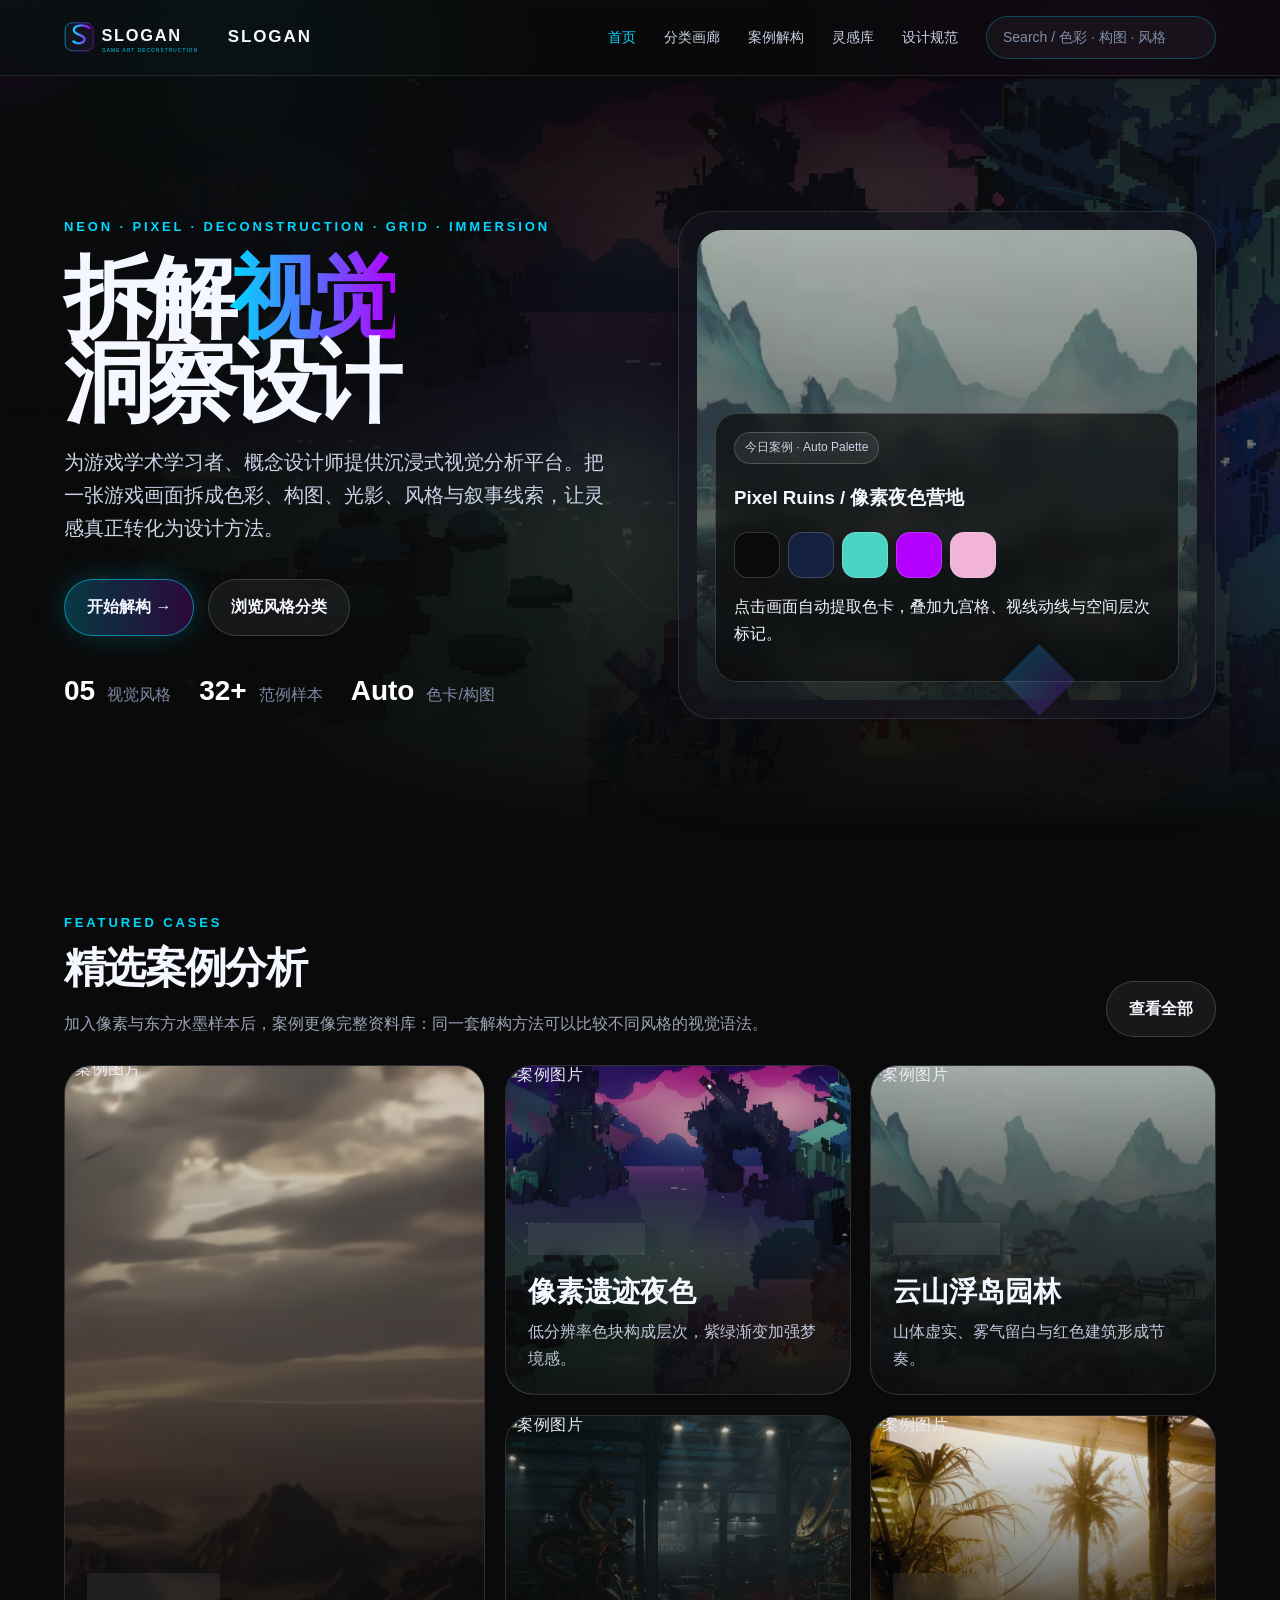
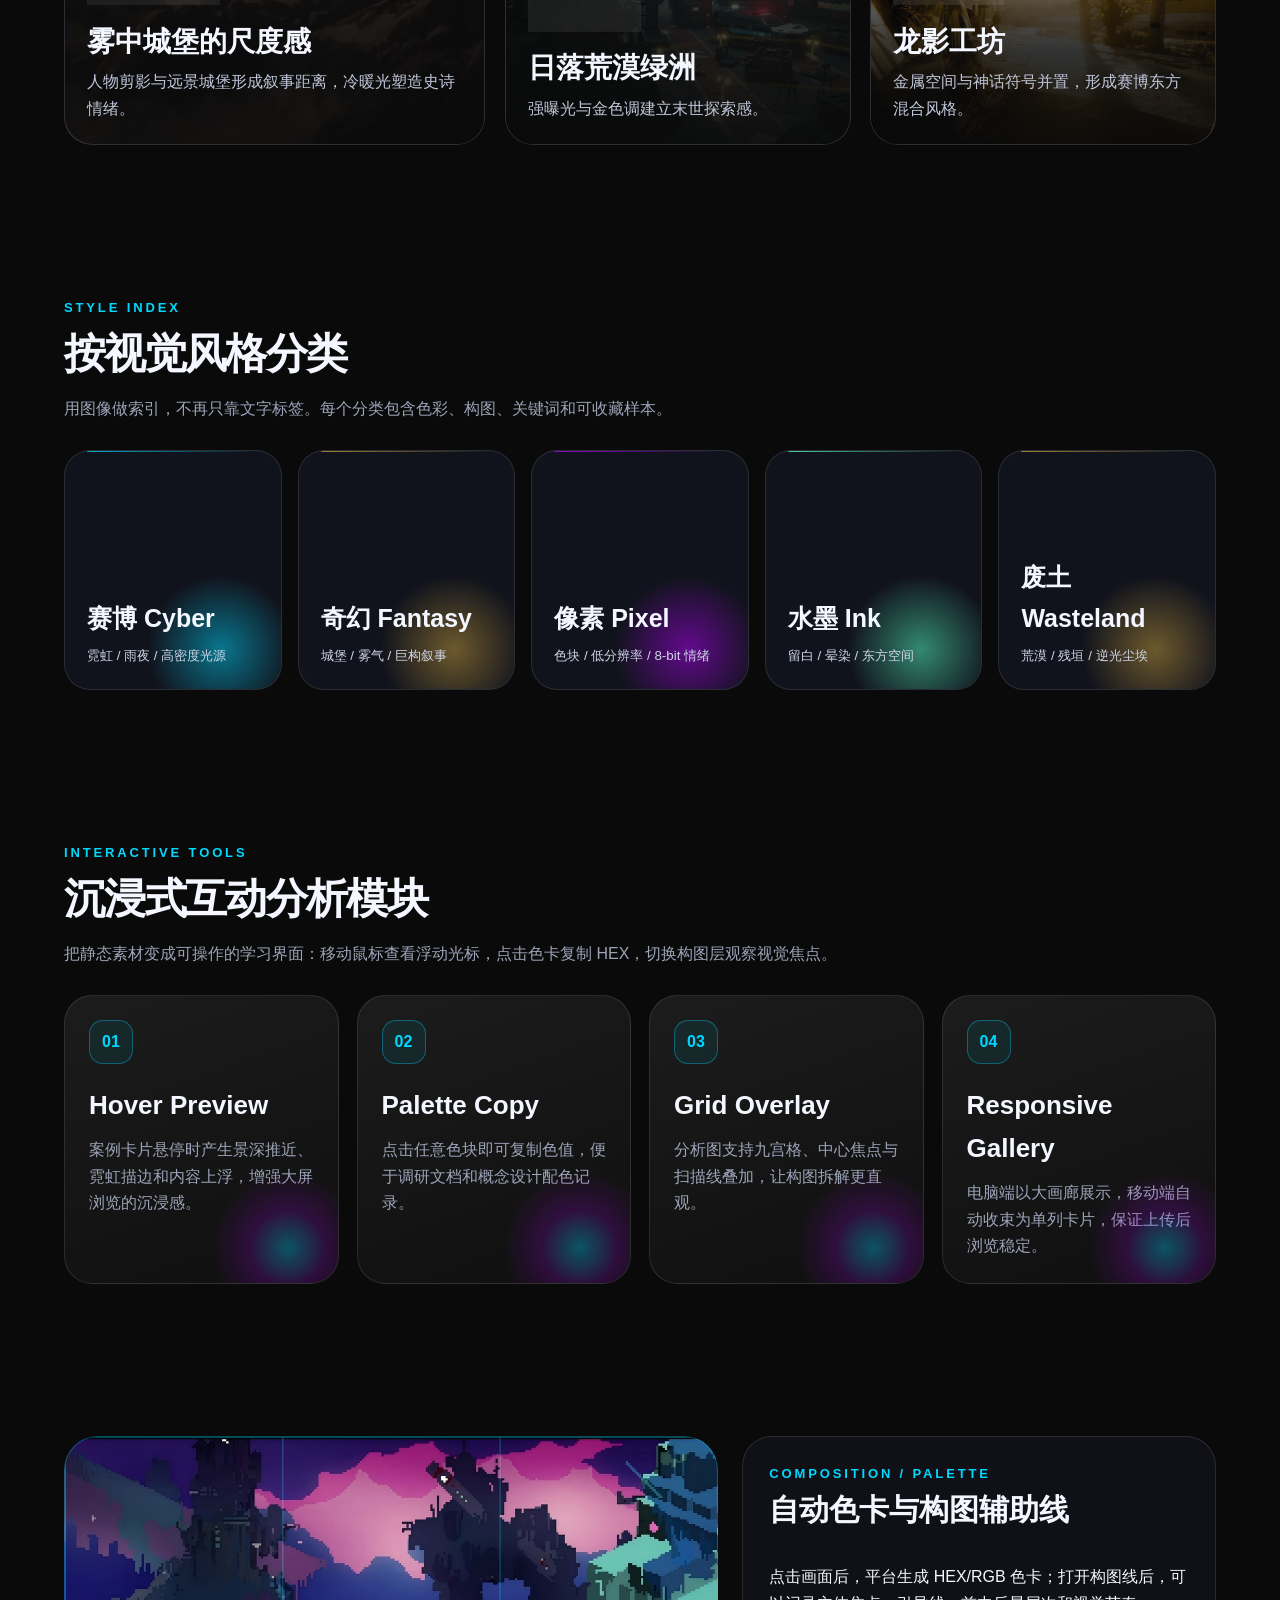
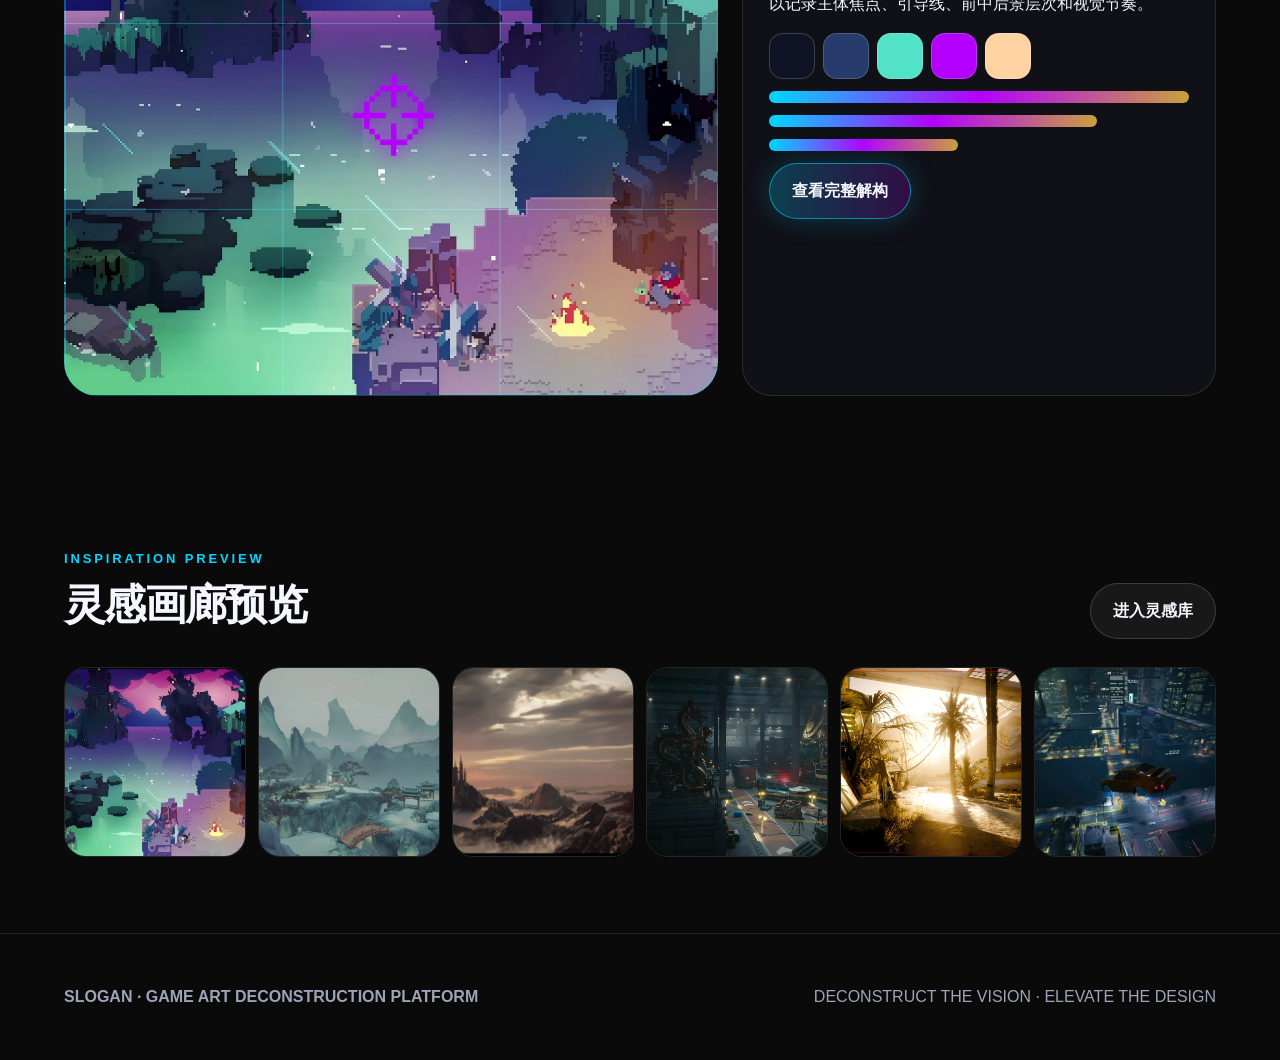
==== index.html @ d7d3ce0c "Add files via upload upload slogan website source files" ====
<!doctype html><html lang="zh-CN"><head><meta charset="utf-8"><meta name="viewport" content="width=device-width,initial-scale=1"><title>Slogan | 游戏艺术解构平台</title><link rel="stylesheet" href="css/style.css"></head><body><div class="page-progress" aria-hidden="true"></div><div class="ambient-cursor" aria-hidden="true"></div><nav class="nav"><a class="brand" href="index.html"><img src="assets/svg/slogan-logo.svg" alt="Slogan"><span>SLOGAN</span></a><button class="menu-toggle" aria-label="打开导航">☰</button><div class="nav-links"><a class="active" href="index.html">首页</a><a  href="gallery.html">分类画廊</a><a  href="analysis.html">案例解构</a><a  href="library.html">灵感库</a><a  href="about.html">设计规范</a><span class="search">Search / 色彩 · 构图 · 风格</span></div></nav>
<header class="hero"><div class="hero-art"><img src="assets/images/pixel-ruins.jpg" alt="像素夜色营地首页主视觉"></div><div class="hero-copy"><div class="eyebrow">NEON · PIXEL · DECONSTRUCTION · GRID · IMMERSION</div><h1 class="h1">拆解<span>视觉</span><br>洞察设计</h1><p class="lead">为游戏学术学习者、概念设计师提供沉浸式视觉分析平台。把一张游戏画面拆成色彩、构图、光影、风格与叙事线索，让灵感真正转化为设计方法。</p><div class="cta"><a class="btn primary" href="analysis.html">开始解构 →</a><a class="btn" href="gallery.html">浏览风格分类</a></div><div class="mini-stats"><b>05</b><span>视觉风格</span><b>32+</b><span>范例样本</span><b>Auto</b><span>色卡/构图</span></div></div><aside class="hero-panel" data-palette><div class="screen"><img src="assets/images/ink-mountains.jpg" alt="东方水墨视觉样本"><div class="overlay-card"><span class="tag">今日案例 · Auto Palette</span><h3>Pixel Ruins / 像素夜色营地</h3><div class="palette"><i class="sw" style="background:#0A0A0A"></i><i class="sw" style="background:#14203F"></i><i class="sw" style="background:#49D5C5"></i><i class="sw" style="background:#B400FF"></i><i class="sw" style="background:#F2B3D8"></i></div><p>点击画面自动提取色卡，叠加九宫格、视线动线与空间层次标记。</p></div></div></aside></header>
<section class="section reveal"><div class="section-head"><div><div class="eyebrow">FEATURED CASES</div><h2>精选案例分析</h2><p class="desc">加入像素与东方水墨样本后，案例更像完整资料库：同一套解构方法可以比较不同风格的视觉语法。</p></div><a class="btn" href="gallery.html">查看全部</a></div><div class="case-grid rich"><article class="case reveal large" style="--img:url('assets/images/user_material_1.jpg')"><img class="case-img" src="assets/images/user_material_1.jpg" alt="案例图片"><img class="case-img" src=" large" alt="案例图片"><span class="tag">Fantasy · 建筑 · 氛围</span><h3>雾中城堡的尺度感</h3><p>人物剪影与远景城堡形成叙事距离，冷暖光塑造史诗情绪。</p></article><article class="case reveal" style="--img:url('assets/images/pixel-ruins.jpg')"><img class="case-img" src="assets/images/pixel-ruins.jpg" alt="案例图片"><img class="case-img" src="" alt="案例图片"><span class="tag">Pixel · 色块 · 营地</span><h3>像素遗迹夜色</h3><p>低分辨率色块构成层次，紫绿渐变加强梦境感。</p></article><article class="case reveal" style="--img:url('assets/images/ink-mountains.jpg')"><img class="case-img" src="assets/images/ink-mountains.jpg" alt="案例图片"><img class="case-img" src="" alt="案例图片"><span class="tag">Ink · 东方 · 留白</span><h3>云山浮岛园林</h3><p>山体虚实、雾气留白与红色建筑形成节奏。</p></article><article class="case reveal" style="--img:url('assets/images/user_material_2.png')"><img class="case-img" src="assets/images/user_material_2.png" alt="案例图片"><img class="case-img" src="" alt="案例图片"><span class="tag">Wasteland · 逆光</span><h3>日落荒漠绿洲</h3><p>强曝光与金色调建立末世探索感。</p></article><article class="case reveal" style="--img:url('assets/images/user_material_3.png')"><img class="case-img" src="assets/images/user_material_3.png" alt="案例图片"><img class="case-img" src="" alt="案例图片"><span class="tag">Cyber · 工业 · 龙</span><h3>龙影工坊</h3><p>金属空间与神话符号并置，形成赛博东方混合风格。</p></article></div></section>
<section class="section reveal"><div class="section-head"><div><div class="eyebrow">STYLE INDEX</div><h2>按视觉风格分类</h2><p class="desc">用图像做索引，不再只靠文字标签。每个分类包含色彩、构图、关键词和可收藏样本。</p></div></div><div class="style-wall image-wall"><a class="style-card" style="--accent:#00D8FF;--thumb:url('assets/images/cyber-city.jpg')" href="gallery.html"><b>赛博 Cyber</b><small>霓虹 / 雨夜 / 高密度光源</small></a><a class="style-card" style="--accent:#C9A03D;--thumb:url('assets/images/user_material_1.jpg')" href="gallery.html"><b>奇幻 Fantasy</b><small>城堡 / 雾气 / 巨构叙事</small></a><a class="style-card" style="--accent:#B400FF;--thumb:url('assets/images/pixel-ruins.jpg')" href="gallery.html"><b>像素 Pixel</b><small>色块 / 低分辨率 / 8-bit 情绪</small></a><a class="style-card" style="--accent:#57FFC9;--thumb:url('assets/images/ink-mountains.jpg')" href="gallery.html"><b>水墨 Ink</b><small>留白 / 晕染 / 东方空间</small></a><a class="style-card" style="--accent:#C9A03D;--thumb:url('assets/images/user_material_2.png')" href="gallery.html"><b>废土 Wasteland</b><small>荒漠 / 残垣 / 逆光尘埃</small></a></div></section>

<section class="section reveal">
  <div class="section-head">
    <div>
      <div class="eyebrow">INTERACTIVE TOOLS</div>
      <h2>沉浸式互动分析模块</h2>
      <p class="desc">把静态素材变成可操作的学习界面：移动鼠标查看浮动光标，点击色卡复制 HEX，切换构图层观察视觉焦点。</p>
    </div>
  </div>
  <div class="tool-grid">
    <article class="tool-card reveal">
      <span class="tool-no">01</span>
      <h3>Hover Preview</h3>
      <p>案例卡片悬停时产生景深推近、霓虹描边和内容上浮，增强大屏浏览的沉浸感。</p>
    </article>
    <article class="tool-card reveal">
      <span class="tool-no">02</span>
      <h3>Palette Copy</h3>
      <p>点击任意色块即可复制色值，便于调研文档和概念设计配色记录。</p>
    </article>
    <article class="tool-card reveal">
      <span class="tool-no">03</span>
      <h3>Grid Overlay</h3>
      <p>分析图支持九宫格、中心焦点与扫描线叠加，让构图拆解更直观。</p>
    </article>
    <article class="tool-card reveal">
      <span class="tool-no">04</span>
      <h3>Responsive Gallery</h3>
      <p>电脑端以大画廊展示，移动端自动收束为单列卡片，保证上传后浏览稳定。</p>
    </article>
  </div>
</section>

<section class="section reveal"><div class="lab"><div class="analysis-img pixel"></div><div class="panel reveal"><div class="eyebrow">COMPOSITION / PALETTE</div><h3>自动色卡与构图辅助线</h3><p>点击画面后，平台生成 HEX/RGB 色卡；打开构图线后，可以记录主体焦点、引导线、前中后景层次和视觉节奏。</p><div class="palette"><i class="sw" style="background:#101326"></i><i class="sw" style="background:#263A6B"></i><i class="sw" style="background:#51E2C8"></i><i class="sw" style="background:#B400FF"></i><i class="sw" style="background:#FFD2A1"></i></div><div class="bars"><span></span><span style="width:78%"></span><span style="width:45%"></span></div><a class="btn primary" href="analysis.html">查看完整解构</a></div></div></section>
<section class="section reveal"><div class="section-head"><div><div class="eyebrow">INSPIRATION PREVIEW</div><h2>灵感画廊预览</h2></div><a class="btn" href="library.html">进入灵感库</a></div><div class="mosaic-row"><img src="assets/images/pixel-ruins-card.jpg"><img src="assets/images/ink-mountains-card.jpg"><img src="assets/images/user_material_1.jpg"><img src="assets/images/user_material_2.png"><img src="assets/images/user_material_3.png"><img src="assets/images/cyber-city.jpg"></div></section>
<footer class="footer"><b>SLOGAN · GAME ART DECONSTRUCTION PLATFORM</b><span>DECONSTRUCT THE VISION · ELEVATE THE DESIGN</span></footer><button class="back-top" aria-label="回到顶部">↑</button><script src="js/main.js"></script></body></html>
---- css/style.css ----
:root{--bg:#0A0A0A;--panel:rgba(20,20,30,.72);--panel2:rgba(32,32,46,.82);--line:rgba(255,255,255,.11);--blue:#00D8FF;--purple:#B400FF;--gold:#C9A03D;--text:#f4f7ff;--muted:#9da4b8;--green:#57FFC9}*{box-sizing:border-box}html{scroll-behavior:smooth}body{margin:0;background:#0A0A0A;color:var(--text);font-family:Inter,"Noto Sans SC","Microsoft YaHei",Arial,sans-serif;line-height:1.65;overflow-x:hidden}body:before{content:"";position:fixed;inset:0;pointer-events:none;z-index:-2;background:radial-gradient(circle at 18% 12%,rgba(0,216,255,.22),transparent 24%),radial-gradient(circle at 88% 8%,rgba(180,0,255,.18),transparent 26%),linear-gradient(rgba(255,255,255,.027) 1px,transparent 1px),linear-gradient(90deg,rgba(255,255,255,.027) 1px,transparent 1px);background-size:auto,auto,42px 42px,42px 42px}body:after{content:"";position:fixed;inset:0;z-index:-1;pointer-events:none;background:linear-gradient(180deg,rgba(10,10,10,0),rgba(10,10,10,.96) 72%),repeating-linear-gradient(0deg,rgba(255,255,255,.022) 0 1px,transparent 1px 4px)}a{color:inherit;text-decoration:none}.nav{position:sticky;top:0;z-index:50;height:76px;background:rgba(10,10,10,.74);backdrop-filter:blur(18px);display:flex;align-items:center;justify-content:space-between;padding:0 5vw;border-bottom:1px solid var(--line)}.brand{display:flex;align-items:center;gap:12px;font-weight:900;letter-spacing:.12em}.brand img{height:42px}.brand span{font-size:17px}.nav-links{display:flex;gap:28px;font-size:14px;color:#c8d0e4;align-items:center}.nav-links a:hover,.nav-links a.active{color:var(--blue)}.search{border:1px solid rgba(0,216,255,.28);border-radius:999px;padding:9px 16px;color:#8290aa;background:rgba(255,255,255,.04);min-width:230px}.hero{min-height:760px;position:relative;padding:92px 5vw 74px;display:grid;grid-template-columns:1.02fr .98fr;gap:54px;align-items:center}.hero-art{position:absolute;inset:0;z-index:-1;opacity:.9;background:linear-gradient(90deg,#0A0A0A 0%,rgba(10,10,10,.82) 32%,rgba(10,10,10,.28) 100%),linear-gradient(0deg,#0A0A0A 0%,rgba(10,10,10,.18) 48%,rgba(10,10,10,.74) 100%),url('../assets/images/pixel-ruins.jpg') center/cover no-repeat}.hero-copy{max-width:760px}.eyebrow{color:var(--blue);letter-spacing:.22em;font-size:13px;font-weight:800;text-transform:uppercase}.h1{font-size:clamp(54px,7vw,110px);letter-spacing:-.08em;line-height:.94;margin:18px 0 22px;font-weight:900}.page-title .h1{font-size:clamp(56px,6.4vw,92px)}.h1 span{background:linear-gradient(90deg,var(--blue),var(--purple));-webkit-background-clip:text;color:transparent}.lead{font-size:20px;color:#cbd3e7;max-width:800px}.cta{display:flex;gap:14px;margin-top:34px}.btn{display:inline-flex;align-items:center;gap:10px;padding:14px 22px;border-radius:999px;border:1px solid rgba(255,255,255,.16);font-weight:800;background:rgba(255,255,255,.06)}.btn.primary{background:linear-gradient(90deg,rgba(0,216,255,.24),rgba(180,0,255,.2));border-color:rgba(0,216,255,.55);box-shadow:0 0 28px rgba(0,216,255,.22)}.mini-stats{display:flex;gap:12px;align-items:baseline;margin-top:32px;color:#b9c4da}.mini-stats b{font-size:28px;color:white}.mini-stats span{margin-right:16px;color:#7e89a6}.hero-panel{background:var(--panel);border:1px solid var(--line);border-radius:34px;padding:18px;box-shadow:0 30px 80px rgba(0,0,0,.46)}.hero-panel .screen{border-radius:26px;overflow:hidden;position:relative;min-height:470px;background:url('../assets/images/ink-mountains.jpg') center/cover no-repeat}.screen:after{content:"";position:absolute;inset:0;background:linear-gradient(180deg,transparent,rgba(10,10,10,.78))}.overlay-card{position:absolute;left:18px;right:18px;bottom:18px;z-index:1;padding:18px;border:1px solid rgba(255,255,255,.16);border-radius:22px;background:rgba(10,10,10,.66);backdrop-filter:blur(8px)}.palette{display:flex;gap:8px;margin:12px 0;flex-wrap:wrap}.sw{width:46px;height:46px;border-radius:14px;border:1px solid rgba(255,255,255,.18)}.section{padding:76px 5vw}.section.alt{background:linear-gradient(180deg,rgba(255,255,255,.035),rgba(255,255,255,.01));border-block:1px solid var(--line)}.section-head{display:flex;align-items:end;justify-content:space-between;gap:20px;margin-bottom:28px}.section h2{font-size:42px;letter-spacing:-.04em;margin:0}.section p.desc{color:var(--muted);max-width:780px;margin:8px 0 0}.case-grid{display:grid;grid-template-columns:1.2fr 1fr 1fr;gap:20px}.case-grid.catalog{grid-template-columns:repeat(3,1fr)}.case{position:relative;border-radius:28px;min-height:330px;padding:22px;overflow:hidden;background:#14141E;border:1px solid var(--line);display:flex;flex-direction:column;justify-content:flex-end}.case.large{grid-row:span 2;min-height:680px}.catalog .case.large{grid-column:span 1;grid-row:span 2}.case:before{content:"";position:absolute;inset:0;background:var(--img) center/cover no-repeat;transform:scale(1.03);transition:.45s}.case:hover:before{transform:scale(1.1)}.case:after{content:"";position:absolute;inset:0;background:linear-gradient(180deg,rgba(10,10,10,.03),rgba(10,10,10,.9))}.case>*{position:relative;z-index:1}.tag{display:inline-flex;width:max-content;border:1px solid rgba(255,255,255,.18);background:rgba(255,255,255,.07);border-radius:999px;padding:5px 10px;color:#cbd3e7;font-size:12px}.case h3{font-size:28px;margin:14px 0 4px}.case p{color:#c0c7da;margin:0}.style-wall{display:grid;grid-template-columns:repeat(5,1fr);gap:16px}.style-card{min-height:240px;border-radius:26px;border:1px solid var(--line);background:#11131c;padding:22px;position:relative;overflow:hidden;display:flex;flex-direction:column;justify-content:flex-end}.style-card:after{content:"";position:absolute;inset:0;background:linear-gradient(180deg,rgba(10,10,10,.1),rgba(10,10,10,.82)),var(--thumb) center/cover no-repeat;opacity:.82;z-index:0}.style-card:before{content:"";position:absolute;inset:auto -20px -40px auto;width:160px;height:160px;border-radius:50%;background:radial-gradient(circle,var(--accent),transparent 65%);opacity:.5;z-index:1}.style-card b,.style-card small{position:relative;z-index:2}.style-card b{font-size:25px}.style-card small{display:block;color:#d0d6e8;margin-top:6px}.lab{display:grid;grid-template-columns:1.16fr .84fr;gap:24px;align-items:stretch}.lab.reverse{grid-template-columns:.84fr 1.16fr}.analysis-img{position:relative;min-height:560px;border-radius:34px;border:1px solid rgba(0,216,255,.32);overflow:hidden;background:url('../assets/images/user_material_3.png') center/cover no-repeat}.analysis-img.pixel{background-image:url('../assets/images/pixel-ruins.jpg')}.analysis-img.ink{background-image:url('../assets/images/ink-mountains.jpg')}.analysis-img:before{content:"";position:absolute;inset:0;background:linear-gradient(rgba(0,216,255,.35) 1px,transparent 1px),linear-gradient(90deg,rgba(0,216,255,.35) 1px,transparent 1px);background-size:33.33% 33.33%;mix-blend-mode:screen}.analysis-img:after{content:"⌖";position:absolute;left:50%;top:50%;transform:translate(-50%,-50%);font-size:86px;color:var(--purple);text-shadow:0 0 22px var(--purple)}.panel{border:1px solid var(--line);background:var(--panel);border-radius:30px;padding:26px;backdrop-filter:blur(12px)}.panel h3{margin-top:0;font-size:30px}.panel ul{color:#c4cbdd;padding-left:20px}.bars span{display:block;height:12px;border-radius:999px;margin-bottom:12px;background:linear-gradient(90deg,var(--blue),var(--purple),var(--gold))}.masonry{columns:3 260px;column-gap:18px}.mood{break-inside:avoid;margin:0 0 18px;border-radius:28px;overflow:hidden;border:1px solid var(--line);background:rgba(255,255,255,.045)}.mood img{width:100%;display:block}.mood figcaption{padding:16px 18px}.mood span{color:#9ea7bb}.spec-grid{display:grid;grid-template-columns:1fr 1fr;gap:22px}.color-row{display:grid;grid-template-columns:repeat(5,1fr);gap:10px}.color-chip{border-radius:20px;border:1px solid var(--line);padding:14px;background:rgba(255,255,255,.04);font-size:12px}.color-chip i{display:block;height:70px;border-radius:15px;margin-bottom:12px}.footer{padding:50px 5vw;border-top:1px solid var(--line);color:var(--muted);display:flex;justify-content:space-between;gap:20px}.filters{display:flex;gap:10px;flex-wrap:wrap;margin-top:28px}.filter{padding:8px 14px;border-radius:999px;border:1px solid var(--line);background:rgba(255,255,255,.04);color:#cbd3e7}.filter.active{border-color:var(--blue);color:white;background:rgba(0,216,255,.16)}.notes{display:grid;grid-template-columns:repeat(3,1fr);gap:20px}.mosaic-row{display:grid;grid-template-columns:repeat(6,1fr);gap:12px}.mosaic-row img{width:100%;height:190px;object-fit:cover;border-radius:22px;border:1px solid var(--line)}.article-list{display:grid;gap:16px}.article-list article{display:grid;grid-template-columns:210px 1fr;gap:18px;align-items:center;border:1px solid var(--line);border-radius:24px;background:rgba(255,255,255,.045);padding:12px}.article-list img{width:210px;height:120px;object-fit:cover;border-radius:16px}.article-list b{font-size:21px}.article-list p{color:var(--muted);margin:.2em 0 0}@media(max-width:1000px){.hero,.lab,.lab.reverse,.spec-grid{grid-template-columns:1fr}.case-grid,.case-grid.catalog{grid-template-columns:1fr}.style-wall,.notes{grid-template-columns:1fr 1fr}.nav-links{display:none}.hero{padding-top:54px}.hero-panel .screen{min-height:360px}.mosaic-row{grid-template-columns:repeat(2,1fr)}}


/* FIXED HOME IMAGE LOADING: real <img> fallback for GitHub Pages */
.hero-art{overflow:hidden}
.hero-art img{width:100%;height:100%;object-fit:cover;display:block;opacity:.98}
.hero-art::before{content:"";position:absolute;inset:0;z-index:1;background:linear-gradient(90deg,#0A0A0A 0%,rgba(10,10,10,.82) 32%,rgba(10,10,10,.28) 100%),linear-gradient(0deg,#0A0A0A 0%,rgba(10,10,10,.18) 48%,rgba(10,10,10,.74) 100%)}
.hero-art{background:#0A0A0A!important}
.hero-panel .screen img{width:100%;height:100%;min-height:470px;object-fit:cover;display:block}
.hero-panel .screen{background:#14141E!important}


/* FIXED CASE IMAGE LOADING: use real img elements in cards */
.case .case-img{position:absolute;inset:0;width:100%;height:100%;object-fit:cover;display:block;z-index:0;transform:scale(1.03);transition:.45s}
.case:hover .case-img{transform:scale(1.1)}
.case:before{display:none!important}
.case:after{z-index:1}
.case>*:not(.case-img){position:relative;z-index:2}


/* ===== OPTIMIZED LAYOUT / INTERACTION / RESPONSIVE V3 ===== */
:root{--ease:cubic-bezier(.2,.8,.2,1);--nav-h:76px}
.page-progress{position:fixed;left:0;top:0;height:3px;width:0;background:linear-gradient(90deg,var(--blue),var(--purple),var(--gold));z-index:9999;box-shadow:0 0 18px rgba(0,216,255,.65)}
.ambient-cursor{position:fixed;left:0;top:0;width:240px;height:240px;border-radius:50%;pointer-events:none;z-index:2;background:radial-gradient(circle,rgba(0,216,255,.14),rgba(180,0,255,.07) 42%,transparent 70%);transform:translate(-50%,-50%);mix-blend-mode:screen;opacity:.75;transition:opacity .25s ease}
.nav{transition:background .35s var(--ease),box-shadow .35s var(--ease),height .35s var(--ease)}
.nav.is-scrolled{background:rgba(10,10,10,.88);box-shadow:0 18px 50px rgba(0,0,0,.34)}
.menu-toggle{display:none;border:1px solid rgba(255,255,255,.16);background:rgba(255,255,255,.06);color:white;border-radius:14px;width:44px;height:44px;font-size:20px}
.hero{isolation:isolate}
.hero:before{content:"";position:absolute;right:5vw;top:125px;width:220px;height:220px;border:1px solid rgba(0,216,255,.2);border-radius:38px;transform:rotate(12deg);filter:blur(.2px);opacity:.6;animation:floaty 6s ease-in-out infinite}
.hero:after{content:"";position:absolute;right:16vw;bottom:120px;width:72px;height:72px;background:linear-gradient(135deg,rgba(0,216,255,.25),rgba(180,0,255,.2));clip-path:polygon(50% 0,100% 50%,50% 100%,0 50%);animation:floaty 5s ease-in-out infinite reverse}
@keyframes floaty{0%,100%{transform:translateY(0) rotate(12deg)}50%{transform:translateY(-18px) rotate(16deg)}}
.hero-panel{transform-style:preserve-3d;transition:transform .45s var(--ease),box-shadow .45s var(--ease)}
.hero-panel:hover{transform:translateY(-8px) rotateX(2deg) rotateY(-3deg);box-shadow:0 44px 110px rgba(0,0,0,.58),0 0 46px rgba(0,216,255,.18)}
.case-grid.rich{grid-template-columns:1.12fr .92fr .92fr;grid-auto-flow:dense}
.case{transform:translateZ(0);transition:transform .45s var(--ease),border-color .45s var(--ease),box-shadow .45s var(--ease);container-type:inline-size}
.case:hover{transform:translateY(-8px);border-color:rgba(0,216,255,.5);box-shadow:0 26px 70px rgba(0,0,0,.45),0 0 38px rgba(0,216,255,.12)}
.case h3,.case p,.case .tag{transition:transform .38s var(--ease),opacity .38s var(--ease)}
.case:hover h3,.case:hover p{transform:translateY(-6px)}
.case:hover .tag{transform:translateY(-4px)}
.case:after{background:linear-gradient(180deg,rgba(10,10,10,.02),rgba(10,10,10,.84) 72%,rgba(10,10,10,.94))}
.case .tag{backdrop-filter:blur(10px)}
.style-wall{align-items:stretch}
.style-card{transition:transform .42s var(--ease),border-color .42s var(--ease),background .42s var(--ease);cursor:pointer}
.style-card:hover{transform:translateY(-8px);border-color:color-mix(in srgb,var(--accent) 68%,white 0%);background:linear-gradient(160deg,rgba(255,255,255,.12),rgba(255,255,255,.04))}
.style-card:after{content:"";position:absolute;left:22px;right:22px;bottom:22px;height:1px;background:linear-gradient(90deg,var(--accent),transparent);opacity:.78}
.tool-grid{display:grid;grid-template-columns:repeat(4,minmax(0,1fr));gap:18px}
.tool-card{position:relative;min-height:220px;border:1px solid var(--line);border-radius:28px;background:linear-gradient(160deg,rgba(255,255,255,.075),rgba(255,255,255,.025));padding:24px;overflow:hidden;transition:transform .42s var(--ease),border-color .42s var(--ease),box-shadow .42s var(--ease)}
.tool-card:hover{transform:translateY(-8px);border-color:rgba(0,216,255,.42);box-shadow:0 26px 66px rgba(0,0,0,.36)}
.tool-card:before{content:"";position:absolute;inset:auto -30px -45px auto;width:160px;height:160px;border-radius:50%;background:radial-gradient(circle,rgba(0,216,255,.34),rgba(180,0,255,.18),transparent 68%)}
.tool-card h3{font-size:26px;margin:20px 0 10px}
.tool-card p{color:var(--muted);margin:0}
.tool-no{display:inline-grid;place-items:center;width:44px;height:44px;border-radius:14px;border:1px solid rgba(0,216,255,.35);color:var(--blue);background:rgba(0,216,255,.08);font-weight:900}
.lab{align-items:stretch}
.analysis-img{transition:filter .35s var(--ease),transform .45s var(--ease)}
.analysis-img:hover{filter:saturate(1.1) contrast(1.06);transform:translateY(-5px)}
.analysis-img.grid-off:before,.analysis-img.grid-off:after{opacity:0}
.panel{transition:transform .42s var(--ease),border-color .42s var(--ease),background .42s var(--ease)}
.panel:hover{transform:translateY(-5px);border-color:rgba(0,216,255,.32);background:rgba(22,22,34,.78)}
.palette .sw{cursor:pointer;transition:transform .25s var(--ease),box-shadow .25s var(--ease)}
.palette .sw:hover{transform:translateY(-4px) scale(1.06);box-shadow:0 0 24px rgba(255,255,255,.16)}
.sw.copied{outline:2px solid var(--blue);box-shadow:0 0 22px rgba(0,216,255,.7)}
.mood{transition:transform .42s var(--ease),box-shadow .42s var(--ease),border-color .42s var(--ease)}
.mood:hover{transform:translateY(-6px);border-color:rgba(180,0,255,.4);box-shadow:0 20px 56px rgba(0,0,0,.35)}
.mood img{transition:transform .48s var(--ease),filter .48s var(--ease)}
.mood:hover img{transform:scale(1.055);filter:saturate(1.12)}
.reveal{opacity:0;transform:translateY(28px);transition:opacity .72s var(--ease),transform .72s var(--ease)}
.reveal.in-view{opacity:1;transform:translateY(0)}
.back-top{position:fixed;right:24px;bottom:24px;z-index:80;width:48px;height:48px;border-radius:18px;border:1px solid rgba(0,216,255,.35);background:rgba(10,10,10,.72);backdrop-filter:blur(12px);color:white;font-size:22px;opacity:0;pointer-events:none;transform:translateY(16px);transition:.3s var(--ease)}
.back-top.show{opacity:1;pointer-events:auto;transform:translateY(0)}
.back-top:hover{box-shadow:0 0 28px rgba(0,216,255,.34)}
@media(max-width:1180px){.tool-grid{grid-template-columns:repeat(2,1fr)}.case-grid.rich{grid-template-columns:1fr 1fr}.case.large{grid-column:span 2;min-height:520px}.style-wall{grid-template-columns:repeat(3,1fr)}}
@media(max-width:760px){
  .ambient-cursor{display:none}.nav{padding:0 20px}.menu-toggle{display:grid;place-items:center}.nav-links{position:fixed;left:16px;right:16px;top:84px;display:grid;gap:10px;padding:18px;border:1px solid var(--line);border-radius:24px;background:rgba(10,10,10,.94);backdrop-filter:blur(18px);transform:translateY(-14px);opacity:0;pointer-events:none;transition:.3s var(--ease)}
  .nav-links.open{transform:translateY(0);opacity:1;pointer-events:auto}
  .search{min-width:0;width:100%}.hero{min-height:auto;padding:64px 20px;grid-template-columns:1fr}.h1{font-size:58px}.lead{font-size:17px}.cta{flex-wrap:wrap}.mini-stats{flex-wrap:wrap;gap:8px}.section{padding:54px 20px}.section-head{display:block}.case-grid.rich,.case-grid{grid-template-columns:1fr}.case.large{grid-column:auto;min-height:420px}.case{min-height:300px}.style-wall,.tool-grid,.spec-grid{grid-template-columns:1fr}.lab{grid-template-columns:1fr}.analysis-img{min-height:380px}.hero-panel .screen img{min-height:360px}.footer{display:block}.back-top{right:16px;bottom:16px}
}
@media(prefers-reduced-motion:reduce){*,*::before,*::after{animation:none!important;transition:none!important;scroll-behavior:auto!important}.reveal{opacity:1;transform:none}}
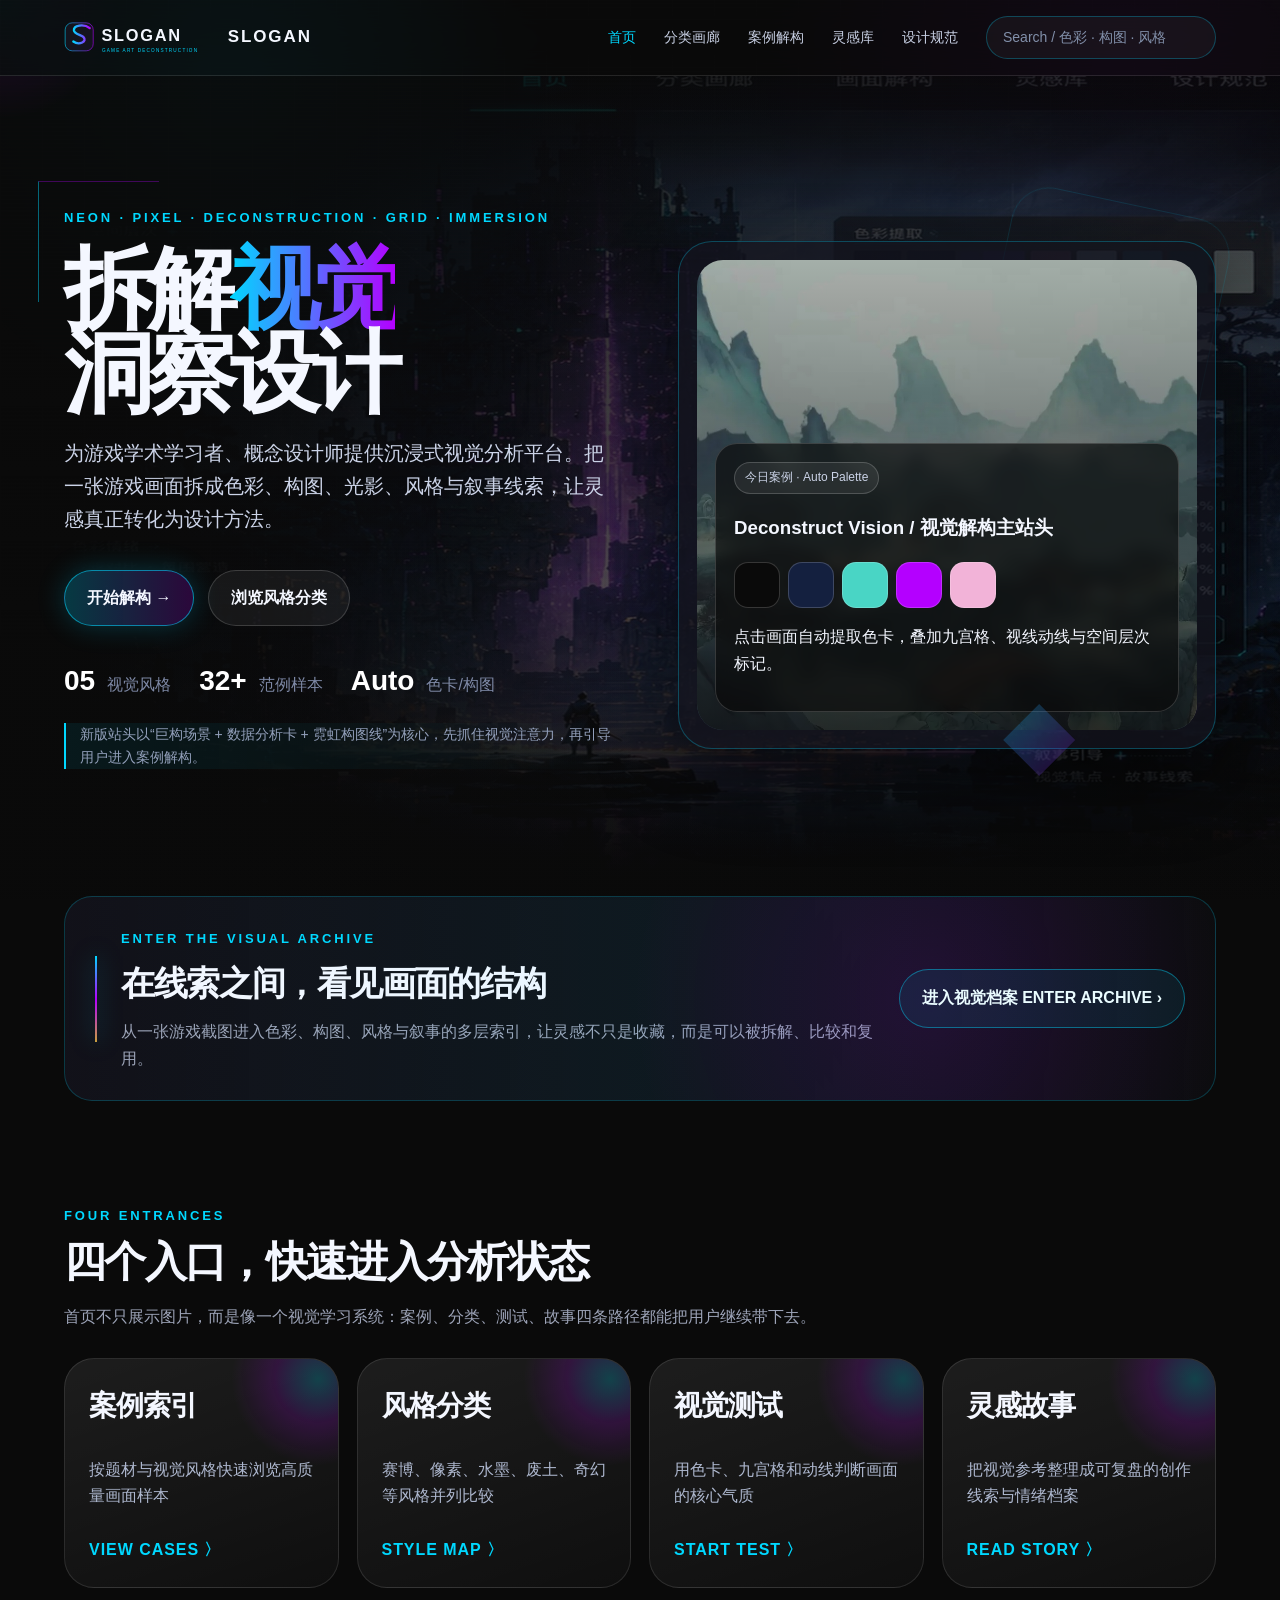
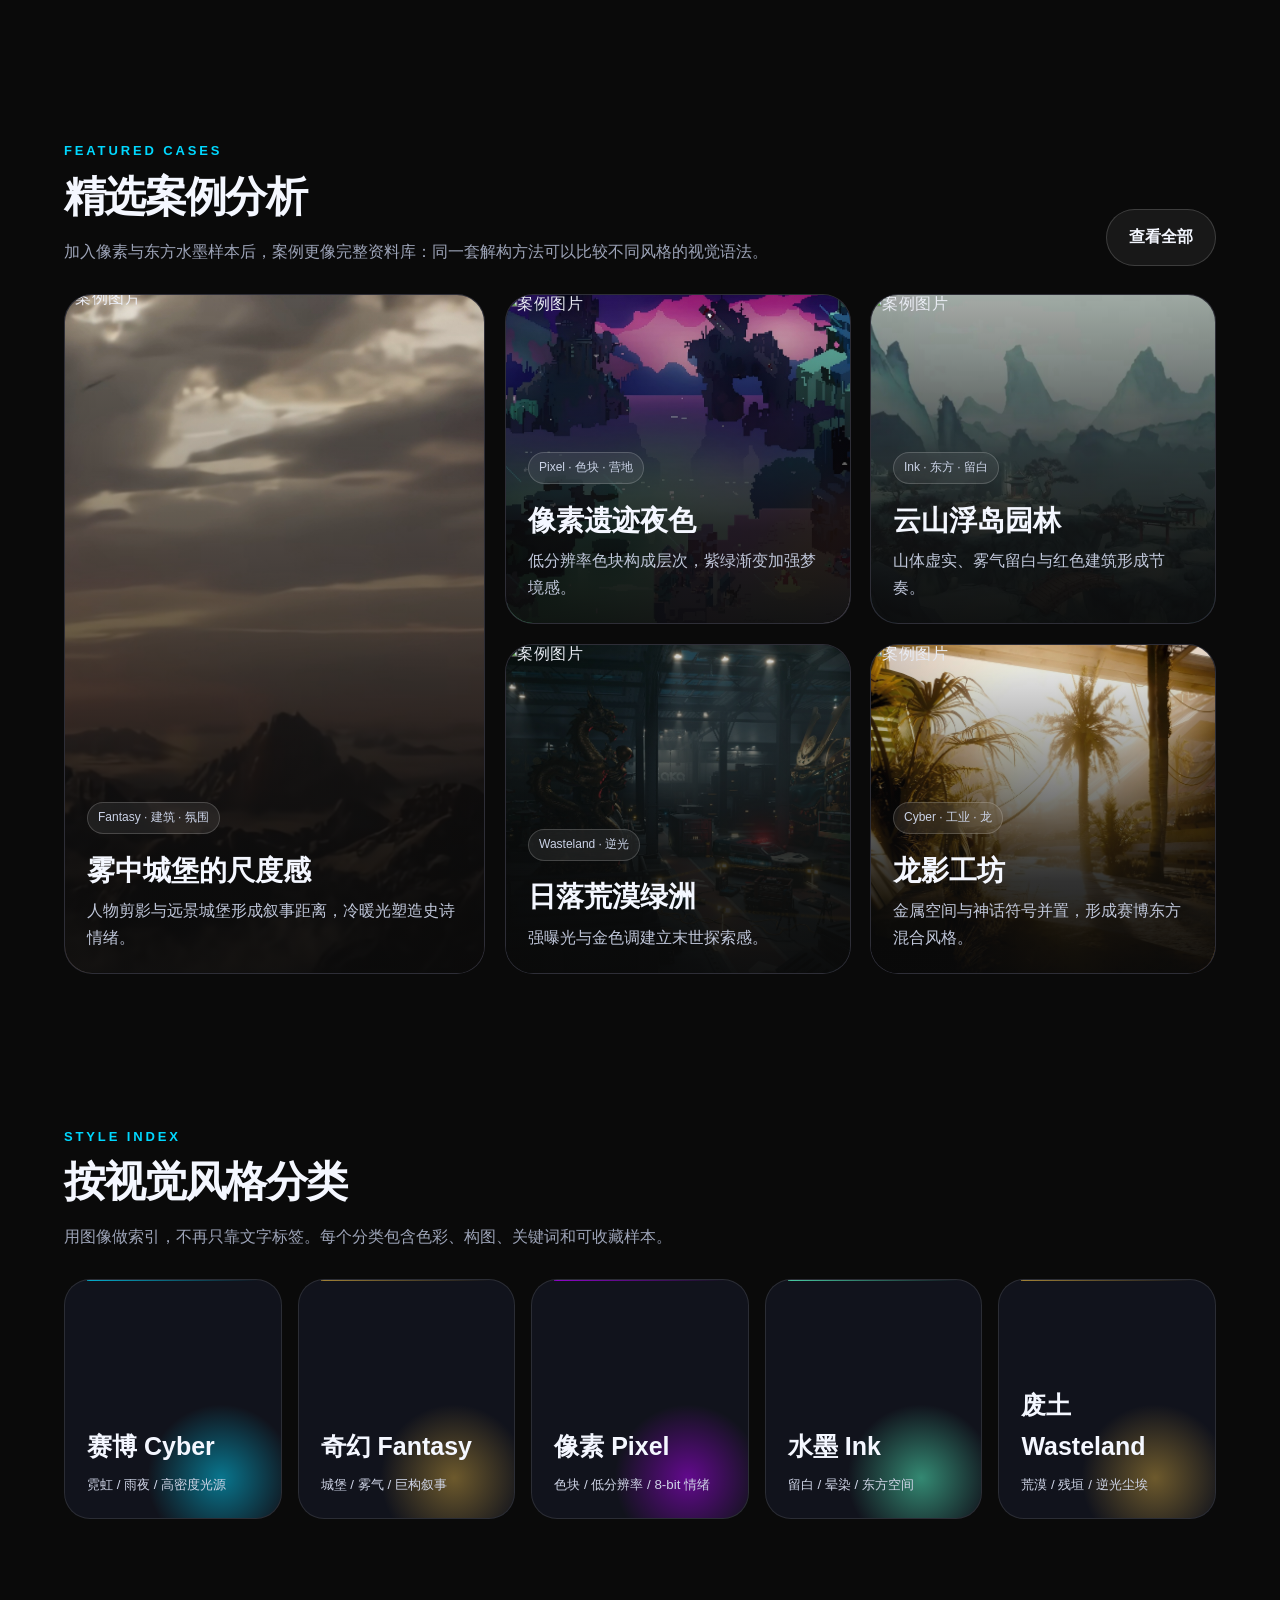
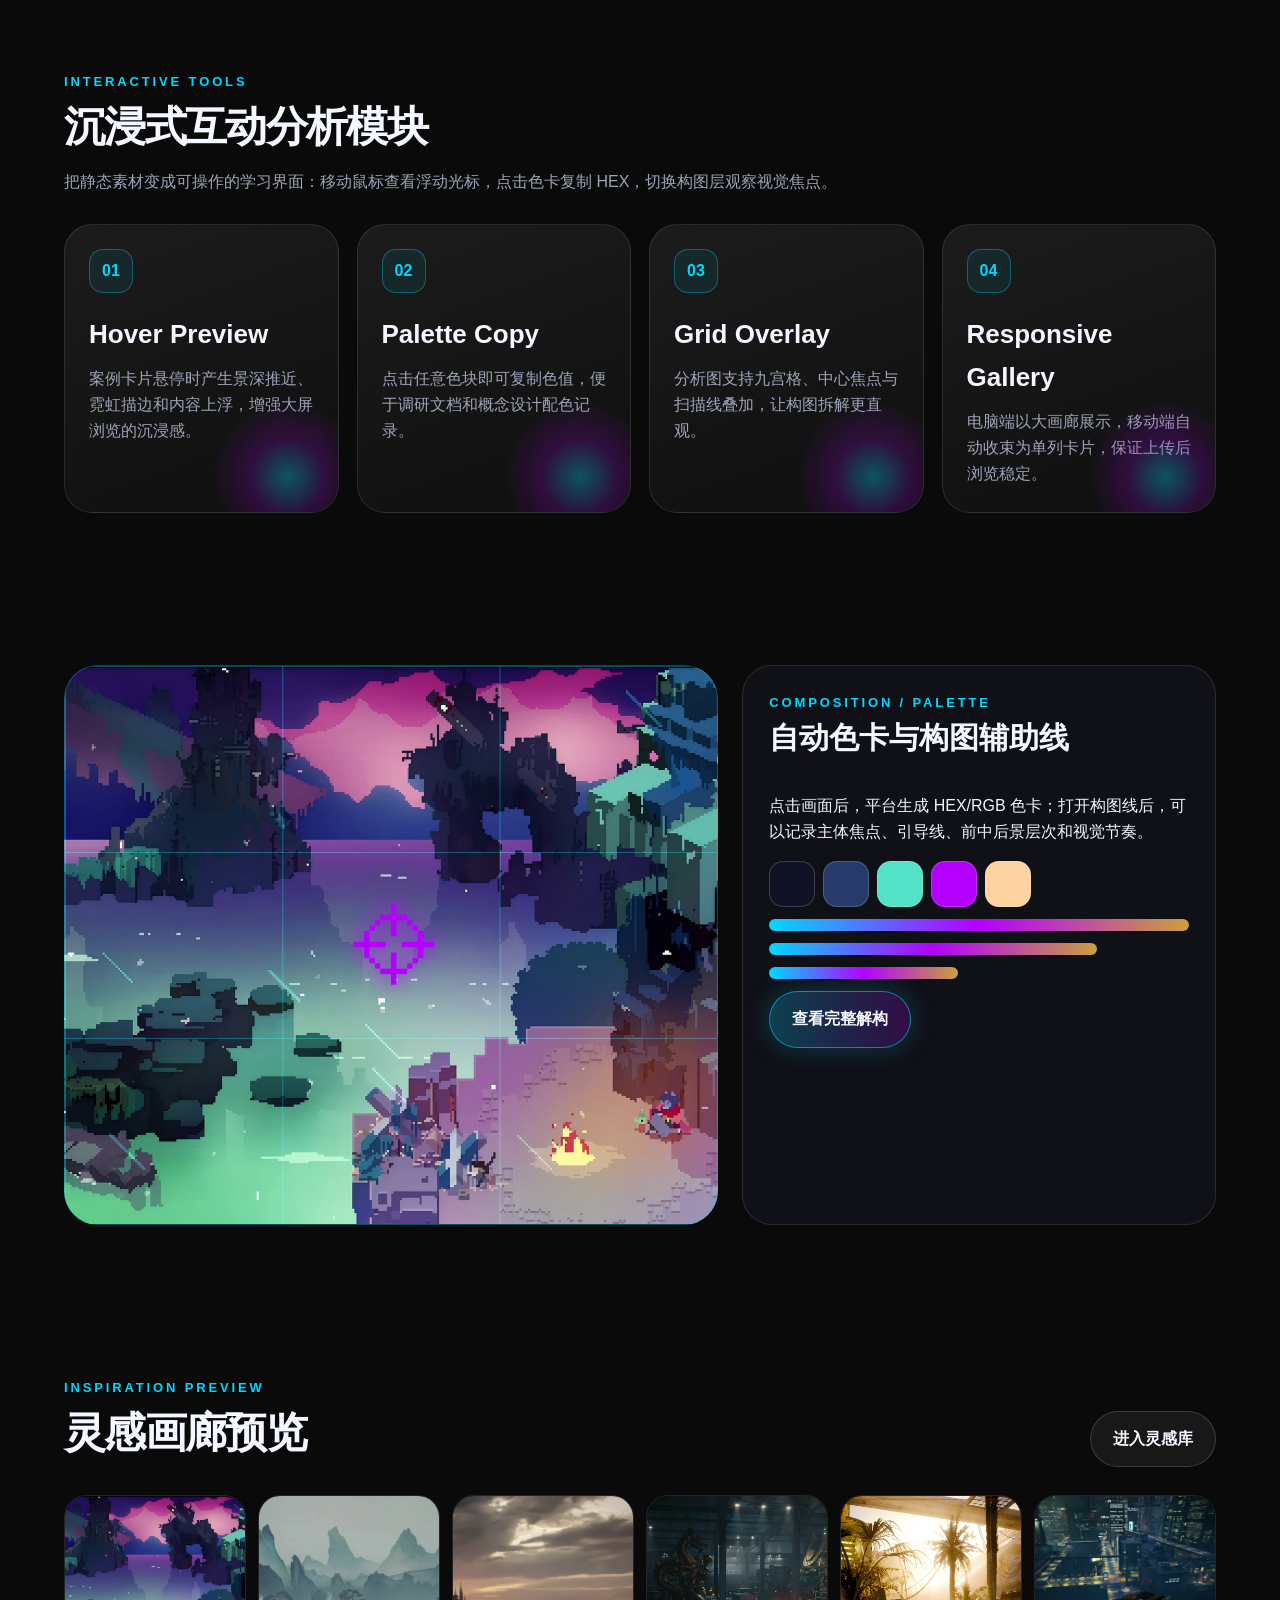
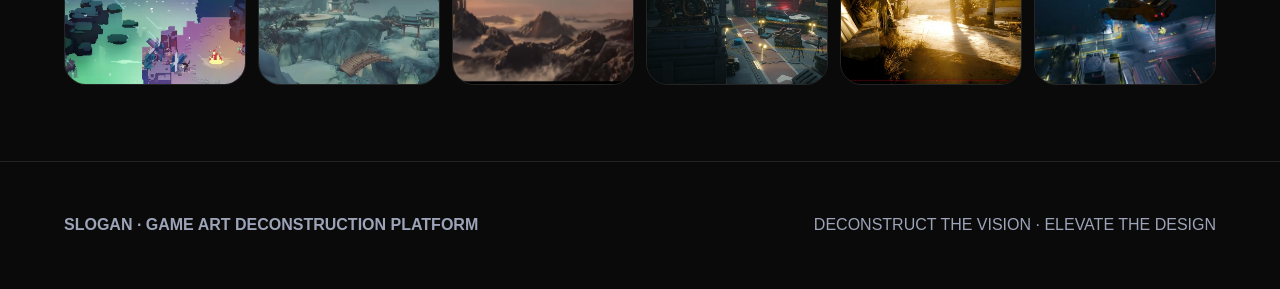
==== commit c4ce62d0: "Add files via upload update website version" ====
--- a/index.html
+++ b/index.html
@@ -1,5 +1,49 @@
 <!doctype html><html lang="zh-CN"><head><meta charset="utf-8"><meta name="viewport" content="width=device-width,initial-scale=1"><title>Slogan | 游戏艺术解构平台</title><link rel="stylesheet" href="css/style.css"></head><body><div class="page-progress" aria-hidden="true"></div><div class="ambient-cursor" aria-hidden="true"></div><nav class="nav"><a class="brand" href="index.html"><img src="assets/svg/slogan-logo.svg" alt="Slogan"><span>SLOGAN</span></a><button class="menu-toggle" aria-label="打开导航">☰</button><div class="nav-links"><a class="active" href="index.html">首页</a><a  href="gallery.html">分类画廊</a><a  href="analysis.html">案例解构</a><a  href="library.html">灵感库</a><a  href="about.html">设计规范</a><span class="search">Search / 色彩 · 构图 · 风格</span></div></nav>
-<header class="hero"><div class="hero-art"><img src="assets/images/pixel-ruins.jpg" alt="像素夜色营地首页主视觉"></div><div class="hero-copy"><div class="eyebrow">NEON · PIXEL · DECONSTRUCTION · GRID · IMMERSION</div><h1 class="h1">拆解<span>视觉</span><br>洞察设计</h1><p class="lead">为游戏学术学习者、概念设计师提供沉浸式视觉分析平台。把一张游戏画面拆成色彩、构图、光影、风格与叙事线索，让灵感真正转化为设计方法。</p><div class="cta"><a class="btn primary" href="analysis.html">开始解构 →</a><a class="btn" href="gallery.html">浏览风格分类</a></div><div class="mini-stats"><b>05</b><span>视觉风格</span><b>32+</b><span>范例样本</span><b>Auto</b><span>色卡/构图</span></div></div><aside class="hero-panel" data-palette><div class="screen"><img src="assets/images/ink-mountains.jpg" alt="东方水墨视觉样本"><div class="overlay-card"><span class="tag">今日案例 · Auto Palette</span><h3>Pixel Ruins / 像素夜色营地</h3><div class="palette"><i class="sw" style="background:#0A0A0A"></i><i class="sw" style="background:#14203F"></i><i class="sw" style="background:#49D5C5"></i><i class="sw" style="background:#B400FF"></i><i class="sw" style="background:#F2B3D8"></i></div><p>点击画面自动提取色卡，叠加九宫格、视线动线与空间层次标记。</p></div></div></aside></header>
+<header class="hero"><div class="hero-art"><img src="assets/images/hero-keyvisual.jpg" alt="Slogan 游戏美术解构平台站头主视觉"></div><div class="hero-copy"><div class="eyebrow">NEON · PIXEL · DECONSTRUCTION · GRID · IMMERSION</div><h1 class="h1">拆解<span>视觉</span><br>洞察设计</h1><p class="lead">为游戏学术学习者、概念设计师提供沉浸式视觉分析平台。把一张游戏画面拆成色彩、构图、光影、风格与叙事线索，让灵感真正转化为设计方法。</p><div class="cta"><a class="btn primary" href="analysis.html">开始解构 →</a><a class="btn" href="gallery.html">浏览风格分类</a></div><div class="mini-stats"><b>05</b><span>视觉风格</span><b>32+</b><span>范例样本</span><b>Auto</b><span>色卡/构图</span></div><p class="hero-note">新版站头以“巨构场景 + 数据分析卡 + 霓虹构图线”为核心，先抓住视觉注意力，再引导用户进入案例解构。</p></div><aside class="hero-panel" data-palette><div class="screen"><img src="assets/images/ink-mountains.jpg" alt="东方水墨视觉样本"><div class="overlay-card"><span class="tag">今日案例 · Auto Palette</span><h3>Deconstruct Vision / 视觉解构主站头</h3><div class="palette"><i class="sw" style="background:#0A0A0A"></i><i class="sw" style="background:#14203F"></i><i class="sw" style="background:#49D5C5"></i><i class="sw" style="background:#B400FF"></i><i class="sw" style="background:#F2B3D8"></i></div><p>点击画面自动提取色卡，叠加九宫格、视线动线与空间层次标记。</p></div></div></aside></header>
+
+<section class="archive-gate reveal">
+  <div class="gate-line"></div>
+  <div class="gate-copy">
+    <span class="eyebrow">ENTER THE VISUAL ARCHIVE</span>
+    <h2>在线索之间，看见画面的结构</h2>
+    <p>从一张游戏截图进入色彩、构图、风格与叙事的多层索引，让灵感不只是收藏，而是可以被拆解、比较和复用。</p>
+  </div>
+  <a class="gate-btn" href="gallery.html">进入视觉档案 ENTER ARCHIVE ›</a>
+</section>
+
+
+<section class="section reveal">
+  <div class="section-head">
+    <div>
+      <div class="eyebrow">FOUR ENTRANCES</div>
+      <h2>四个入口，快速进入分析状态</h2>
+      <p class="desc">首页不只展示图片，而是像一个视觉学习系统：案例、分类、测试、故事四条路径都能把用户继续带下去。</p>
+    </div>
+  </div>
+  <div class="entrance-grid">
+    <a class="entrance-card reveal" href="gallery.html">
+      <b>案例索引</b>
+      <span>按题材与视觉风格快速浏览高质量画面样本</span>
+      <i>VIEW CASES 〉</i>
+    </a>
+    <a class="entrance-card reveal" href="gallery.html">
+      <b>风格分类</b>
+      <span>赛博、像素、水墨、废土、奇幻等风格并列比较</span>
+      <i>STYLE MAP 〉</i>
+    </a>
+    <a class="entrance-card reveal" href="analysis.html">
+      <b>视觉测试</b>
+      <span>用色卡、九宫格和动线判断画面的核心气质</span>
+      <i>START TEST 〉</i>
+    </a>
+    <a class="entrance-card reveal" href="library.html">
+      <b>灵感故事</b>
+      <span>把视觉参考整理成可复盘的创作线索与情绪档案</span>
+      <i>READ STORY 〉</i>
+    </a>
+  </div>
+</section>
+
 <section class="section reveal"><div class="section-head"><div><div class="eyebrow">FEATURED CASES</div><h2>精选案例分析</h2><p class="desc">加入像素与东方水墨样本后，案例更像完整资料库：同一套解构方法可以比较不同风格的视觉语法。</p></div><a class="btn" href="gallery.html">查看全部</a></div><div class="case-grid rich"><article class="case reveal large" style="--img:url('assets/images/user_material_1.jpg')"><img class="case-img" src="assets/images/user_material_1.jpg" alt="案例图片"><img class="case-img" src=" large" alt="案例图片"><span class="tag">Fantasy · 建筑 · 氛围</span><h3>雾中城堡的尺度感</h3><p>人物剪影与远景城堡形成叙事距离，冷暖光塑造史诗情绪。</p></article><article class="case reveal" style="--img:url('assets/images/pixel-ruins.jpg')"><img class="case-img" src="assets/images/pixel-ruins.jpg" alt="案例图片"><img class="case-img" src="" alt="案例图片"><span class="tag">Pixel · 色块 · 营地</span><h3>像素遗迹夜色</h3><p>低分辨率色块构成层次，紫绿渐变加强梦境感。</p></article><article class="case reveal" style="--img:url('assets/images/ink-mountains.jpg')"><img class="case-img" src="assets/images/ink-mountains.jpg" alt="案例图片"><img class="case-img" src="" alt="案例图片"><span class="tag">Ink · 东方 · 留白</span><h3>云山浮岛园林</h3><p>山体虚实、雾气留白与红色建筑形成节奏。</p></article><article class="case reveal" style="--img:url('assets/images/user_material_2.png')"><img class="case-img" src="assets/images/user_material_2.png" alt="案例图片"><img class="case-img" src="" alt="案例图片"><span class="tag">Wasteland · 逆光</span><h3>日落荒漠绿洲</h3><p>强曝光与金色调建立末世探索感。</p></article><article class="case reveal" style="--img:url('assets/images/user_material_3.png')"><img class="case-img" src="assets/images/user_material_3.png" alt="案例图片"><img class="case-img" src="" alt="案例图片"><span class="tag">Cyber · 工业 · 龙</span><h3>龙影工坊</h3><p>金属空间与神话符号并置，形成赛博东方混合风格。</p></article></div></section>
 <section class="section reveal"><div class="section-head"><div><div class="eyebrow">STYLE INDEX</div><h2>按视觉风格分类</h2><p class="desc">用图像做索引，不再只靠文字标签。每个分类包含色彩、构图、关键词和可收藏样本。</p></div></div><div class="style-wall image-wall"><a class="style-card" style="--accent:#00D8FF;--thumb:url('assets/images/cyber-city.jpg')" href="gallery.html"><b>赛博 Cyber</b><small>霓虹 / 雨夜 / 高密度光源</small></a><a class="style-card" style="--accent:#C9A03D;--thumb:url('assets/images/user_material_1.jpg')" href="gallery.html"><b>奇幻 Fantasy</b><small>城堡 / 雾气 / 巨构叙事</small></a><a class="style-card" style="--accent:#B400FF;--thumb:url('assets/images/pixel-ruins.jpg')" href="gallery.html"><b>像素 Pixel</b><small>色块 / 低分辨率 / 8-bit 情绪</small></a><a class="style-card" style="--accent:#57FFC9;--thumb:url('assets/images/ink-mountains.jpg')" href="gallery.html"><b>水墨 Ink</b><small>留白 / 晕染 / 东方空间</small></a><a class="style-card" style="--accent:#C9A03D;--thumb:url('assets/images/user_material_2.png')" href="gallery.html"><b>废土 Wasteland</b><small>荒漠 / 残垣 / 逆光尘埃</small></a></div></section>
 
--- a/css/style.css
+++ b/css/style.css
@@ -76,3 +76,55 @@
   .search{min-width:0;width:100%}.hero{min-height:auto;padding:64px 20px;grid-template-columns:1fr}.h1{font-size:58px}.lead{font-size:17px}.cta{flex-wrap:wrap}.mini-stats{flex-wrap:wrap;gap:8px}.section{padding:54px 20px}.section-head{display:block}.case-grid.rich,.case-grid{grid-template-columns:1fr}.case.large{grid-column:auto;min-height:420px}.case{min-height:300px}.style-wall,.tool-grid,.spec-grid{grid-template-columns:1fr}.lab{grid-template-columns:1fr}.analysis-img{min-height:380px}.hero-panel .screen img{min-height:360px}.footer{display:block}.back-top{right:16px;bottom:16px}
 }
 @media(prefers-reduced-motion:reduce){*,*::before,*::after{animation:none!important;transition:none!important;scroll-behavior:auto!important}.reveal{opacity:1;transform:none}}
+
+
+/* ===== HERO UPGRADE: cinematic key visual ===== */
+.hero{min-height:820px}
+.hero-art{background:#07080d!important}
+.hero-art img{width:100%;height:100%;object-fit:cover;object-position:center center;display:block;filter:saturate(1.08) contrast(1.04) brightness(.92)}
+.hero-art::before{content:"";position:absolute;inset:0;z-index:1;background:
+linear-gradient(90deg,#0A0A0A 0%,rgba(10,10,10,.90) 24%,rgba(10,10,10,.50) 50%,rgba(10,10,10,.10) 100%),
+linear-gradient(0deg,#0A0A0A 0%,rgba(10,10,10,.26) 38%,rgba(10,10,10,.74) 100%),
+radial-gradient(circle at 72% 47%,rgba(0,216,255,.10),transparent 34%),
+radial-gradient(circle at 62% 45%,rgba(180,0,255,.15),transparent 28%)}
+.hero-copy{position:relative;z-index:3}
+.hero-copy:before{content:"";position:absolute;left:-26px;top:-26px;width:120px;height:120px;border-left:1px solid rgba(0,216,255,.45);border-top:1px solid rgba(180,0,255,.32);pointer-events:none}
+.hero-note{margin-top:18px;max-width:620px;color:#93a0bb;font-size:14px;border-left:2px solid var(--blue);padding-left:14px;background:linear-gradient(90deg,rgba(0,216,255,.08),transparent);border-radius:0 12px 12px 0}
+.hero-panel{border-color:rgba(0,216,255,.28)}
+.hero-panel .screen{background:#111522!important}
+@media(max-width:760px){
+  .hero{min-height:auto}
+  .hero-art img{object-position:58% center}
+  .hero-art::before{background:linear-gradient(90deg,#0A0A0A 0%,rgba(10,10,10,.82) 52%,rgba(10,10,10,.3) 100%),linear-gradient(0deg,#0A0A0A 0%,rgba(10,10,10,.34) 45%,rgba(10,10,10,.70) 100%)}
+}
+
+
+/* ===== REFERENCE-INSPIRED OPTIMIZATION ===== */
+.archive-gate{margin:0 5vw 28px;padding:28px 30px;border:1px solid rgba(0,216,255,.22);border-radius:28px;background:linear-gradient(90deg,rgba(20,20,30,.78),rgba(20,20,30,.28));display:grid;grid-template-columns:2px 1fr auto;gap:24px;align-items:center;position:relative;overflow:hidden}
+.archive-gate:before{content:"";position:absolute;inset:0;background:radial-gradient(circle at 75% 50%,rgba(180,0,255,.12),transparent 34%),linear-gradient(90deg,transparent,rgba(0,216,255,.05),transparent);pointer-events:none}
+.gate-line{width:2px;height:86px;background:linear-gradient(var(--blue),var(--purple),var(--gold));box-shadow:0 0 22px rgba(0,216,255,.55)}
+.gate-copy h2{margin:4px 0 8px;font-size:34px;letter-spacing:-.04em}
+.gate-copy p{margin:0;color:var(--muted);max-width:760px}
+.gate-btn{position:relative;z-index:2;border:1px solid rgba(0,216,255,.42);border-radius:999px;padding:15px 22px;background:rgba(0,216,255,.08);font-weight:900;white-space:nowrap;color:#eafcff;transition:.35s var(--ease)}
+.gate-btn:hover{transform:translateX(4px);box-shadow:0 0 30px rgba(0,216,255,.25)}
+.entrance-grid{display:grid;grid-template-columns:repeat(4,minmax(0,1fr));gap:18px}
+.entrance-card{min-height:230px;border-radius:30px;border:1px solid var(--line);padding:24px;background:linear-gradient(160deg,rgba(255,255,255,.08),rgba(255,255,255,.025));position:relative;overflow:hidden;display:flex;flex-direction:column;justify-content:space-between;transition:transform .42s var(--ease),border-color .42s var(--ease),box-shadow .42s var(--ease)}
+.entrance-card:before{content:"";position:absolute;right:-70px;top:-70px;width:180px;height:180px;border-radius:50%;background:radial-gradient(circle,rgba(0,216,255,.22),rgba(180,0,255,.16),transparent 68%)}
+.entrance-card b{font-size:28px;letter-spacing:-.03em}
+.entrance-card span{color:#aeb8cf;position:relative;z-index:1}
+.entrance-card i{font-style:normal;color:var(--blue);font-weight:900;letter-spacing:.06em}
+.entrance-card:hover{transform:translateY(-8px);border-color:rgba(0,216,255,.42);box-shadow:0 26px 66px rgba(0,0,0,.36)}
+.index-strip{border:1px solid rgba(201,160,61,.28);border-radius:26px;padding:22px 26px;display:flex;justify-content:space-between;gap:18px;align-items:center;background:linear-gradient(90deg,rgba(201,160,61,.08),rgba(0,216,255,.04),rgba(180,0,255,.06))}
+.index-strip span{color:var(--gold);font-weight:900;letter-spacing:.18em}
+.index-strip b{font-size:20px}
+.index-strip em{font-style:normal;color:var(--muted)}
+.quiz-panel{border:1px solid rgba(180,0,255,.28);border-radius:32px;background:linear-gradient(135deg,rgba(20,20,30,.88),rgba(20,20,30,.52));padding:30px;display:grid;grid-template-columns:1fr auto;gap:24px;align-items:center}
+.quiz-panel h2{font-size:36px;margin:6px 0 8px}
+.quiz-panel p{color:var(--muted);max-width:740px}
+.quiz-options{display:grid;grid-template-columns:1fr 1fr;gap:12px}
+.quiz-options button{border:1px solid rgba(255,255,255,.16);background:rgba(255,255,255,.06);color:white;border-radius:18px;padding:14px 18px;font-weight:800;cursor:pointer;transition:.28s var(--ease)}
+.quiz-options button:hover{border-color:var(--blue);transform:translateY(-3px);box-shadow:0 0 24px rgba(0,216,255,.18)}
+@media(max-width:980px){.archive-gate{grid-template-columns:2px 1fr}.gate-btn{grid-column:2}.entrance-grid{grid-template-columns:1fr 1fr}.quiz-panel{grid-template-columns:1fr}.index-strip{display:grid}}
+@media(max-width:640px){.archive-gate{margin:0 20px 18px;padding:22px;grid-template-columns:1fr}.gate-line{display:none}.gate-btn{grid-column:auto;text-align:center}.entrance-grid,.quiz-options{grid-template-columns:1fr}.gate-copy h2,.quiz-panel h2{font-size:28px}}
+
+.quiz-options button.selected{border-color:var(--blue);background:rgba(0,216,255,.14);color:#eaffff}
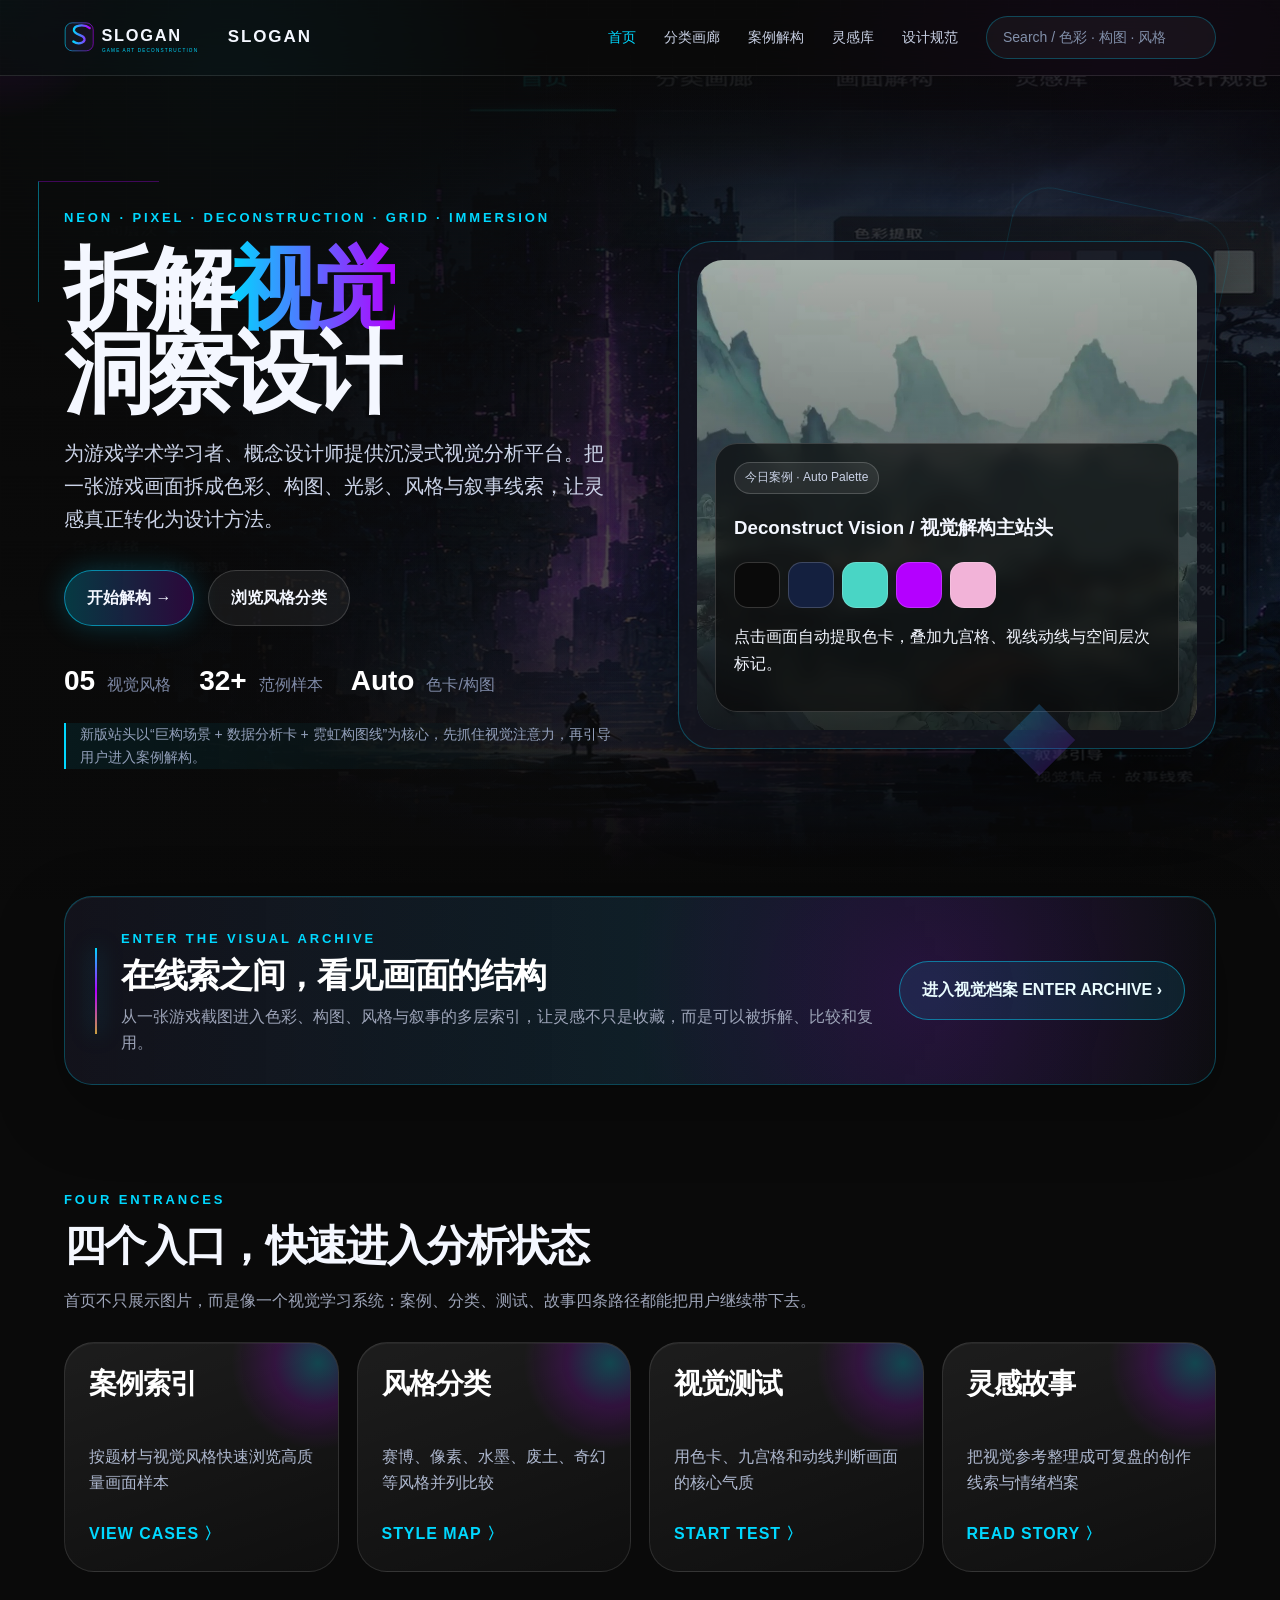
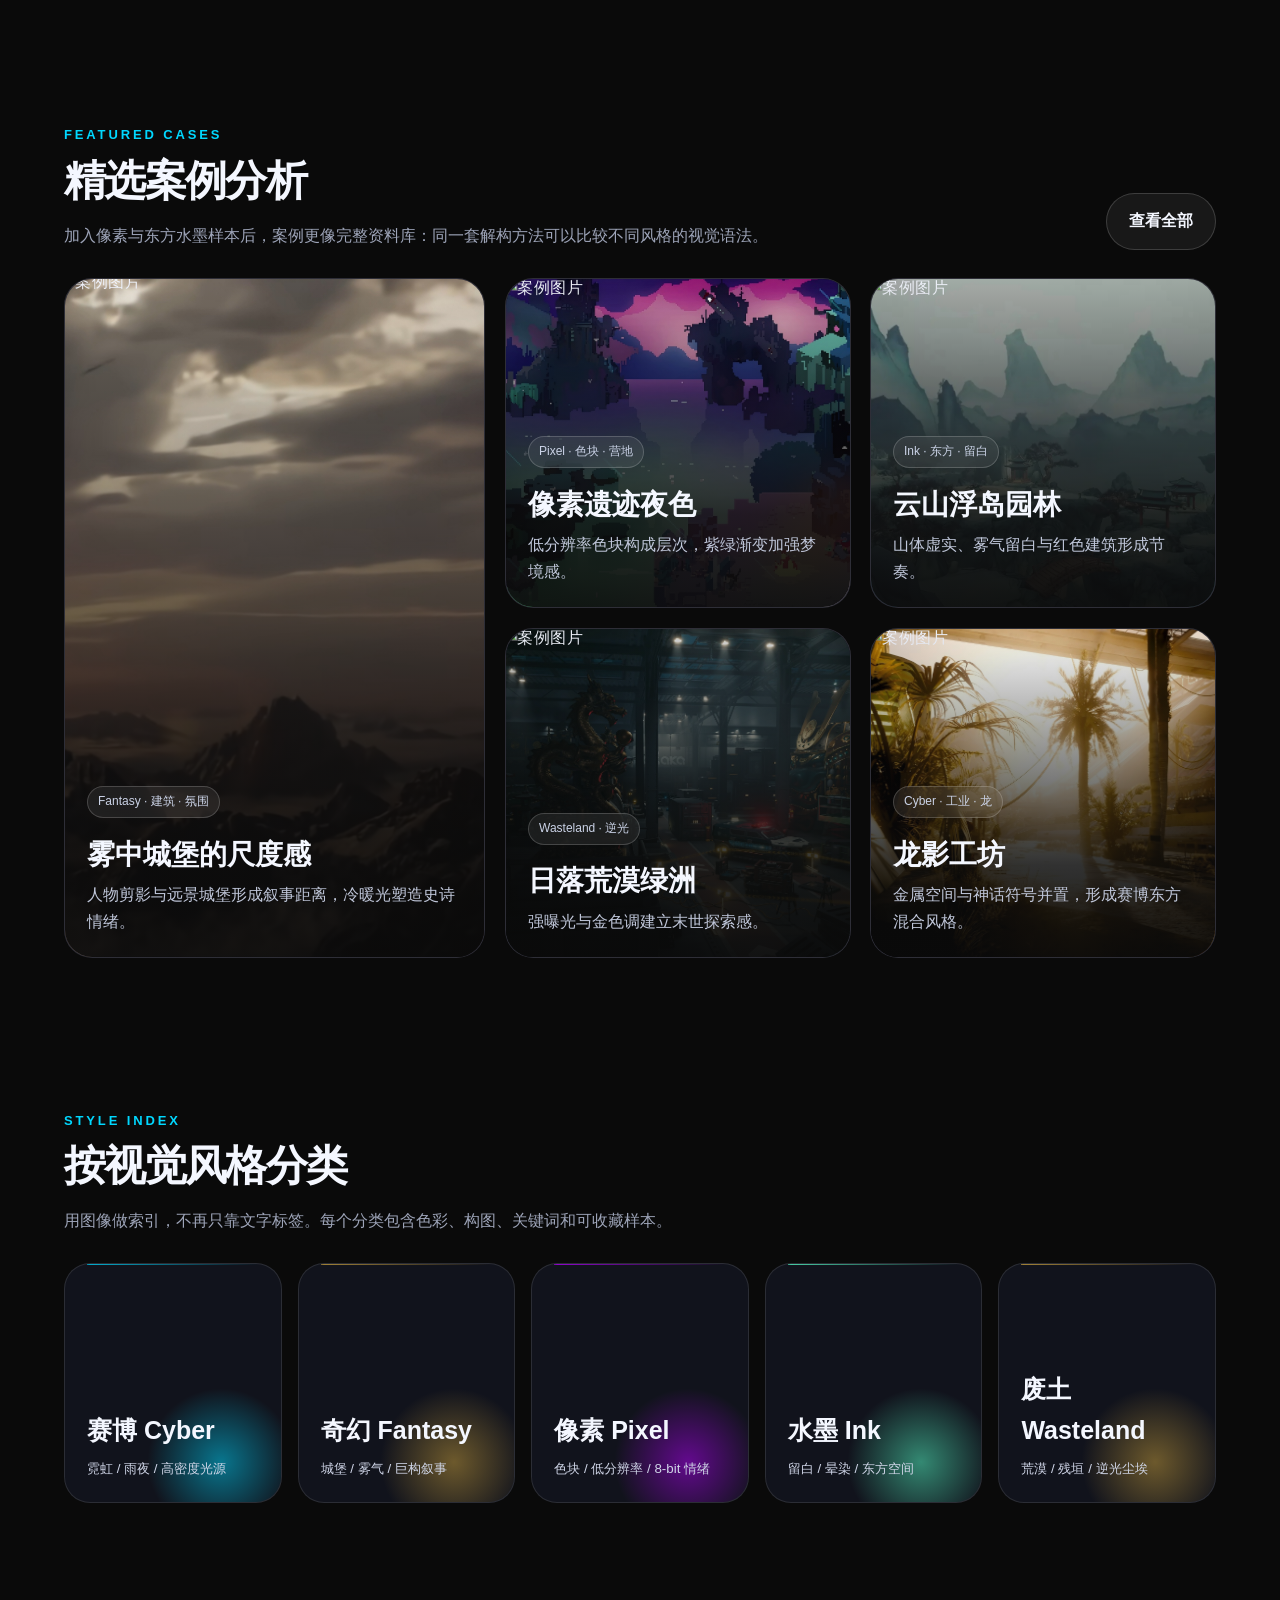
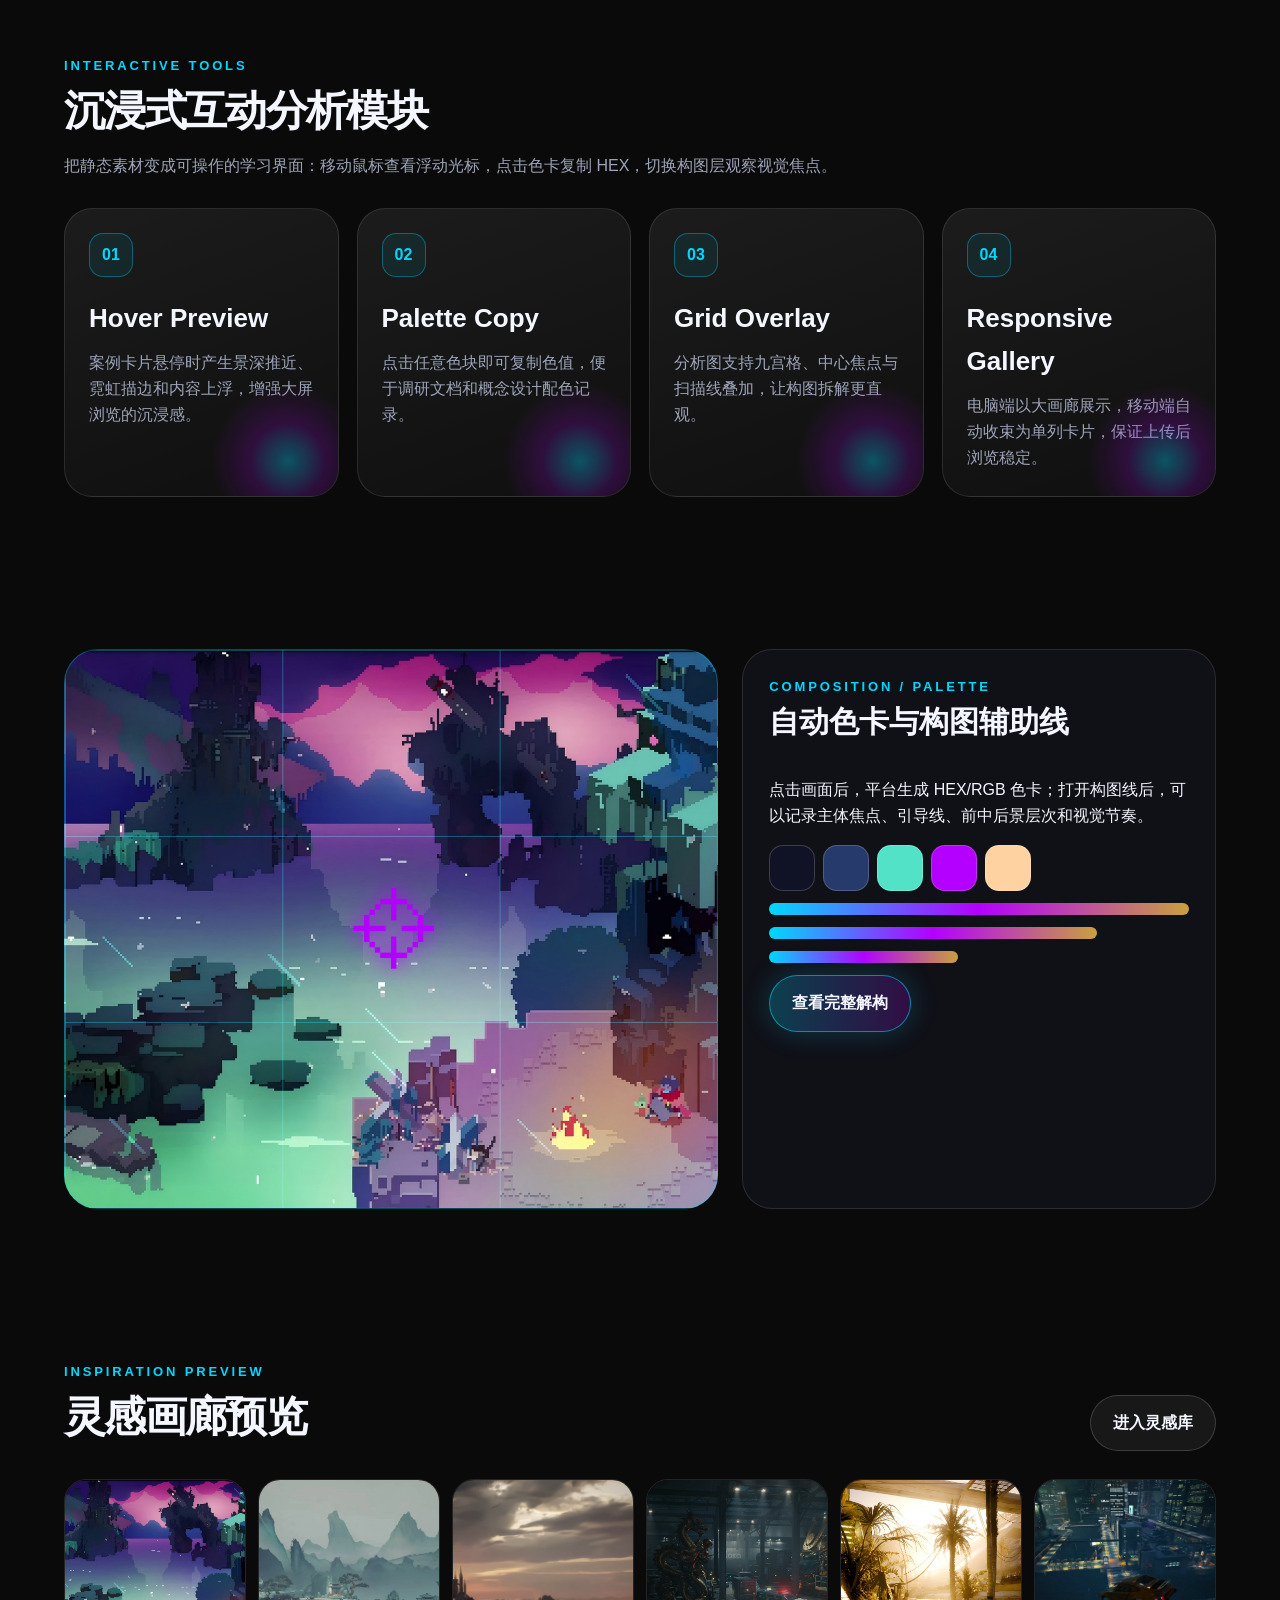
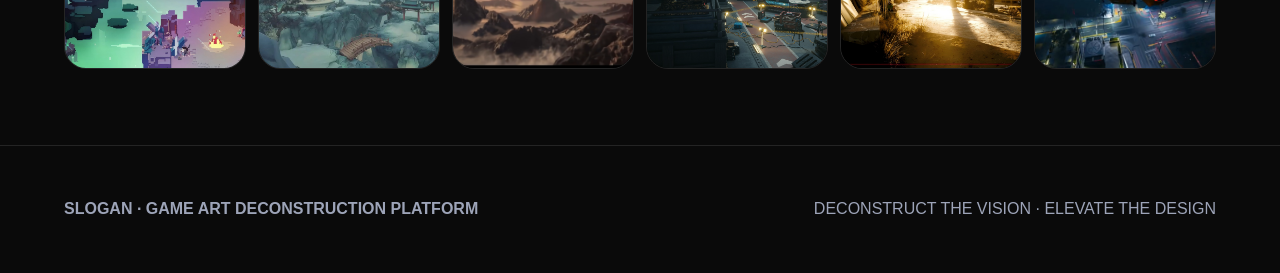
==== commit 21f3103c: "Add files via upload update website version" ====
--- a/index.html
+++ b/index.html
@@ -1,4 +1,4 @@
-<!doctype html><html lang="zh-CN"><head><meta charset="utf-8"><meta name="viewport" content="width=device-width,initial-scale=1"><title>Slogan | 游戏艺术解构平台</title><link rel="stylesheet" href="css/style.css"></head><body><div class="page-progress" aria-hidden="true"></div><div class="ambient-cursor" aria-hidden="true"></div><nav class="nav"><a class="brand" href="index.html"><img src="assets/svg/slogan-logo.svg" alt="Slogan"><span>SLOGAN</span></a><button class="menu-toggle" aria-label="打开导航">☰</button><div class="nav-links"><a class="active" href="index.html">首页</a><a  href="gallery.html">分类画廊</a><a  href="analysis.html">案例解构</a><a  href="library.html">灵感库</a><a  href="about.html">设计规范</a><span class="search">Search / 色彩 · 构图 · 风格</span></div></nav>
+<!doctype html><html lang="zh-CN"><head><meta charset="utf-8"><meta name="viewport" content="width=device-width,initial-scale=1"><title>Slogan | 游戏艺术解构平台</title><link rel="stylesheet" href="css/style.css?v=ui-fix-2"></head><body><div class="page-progress" aria-hidden="true"></div><div class="ambient-cursor" aria-hidden="true"></div><nav class="nav"><a class="brand" href="index.html"><img src="assets/svg/slogan-logo.svg" alt="Slogan"><span>SLOGAN</span></a><button class="menu-toggle" aria-label="打开导航">☰</button><div class="nav-links"><a class="active" href="index.html">首页</a><a  href="gallery.html">分类画廊</a><a  href="analysis.html">案例解构</a><a  href="library.html">灵感库</a><a  href="about.html">设计规范</a><span class="search">Search / 色彩 · 构图 · 风格</span></div></nav>
 <header class="hero"><div class="hero-art"><img src="assets/images/hero-keyvisual.jpg" alt="Slogan 游戏美术解构平台站头主视觉"></div><div class="hero-copy"><div class="eyebrow">NEON · PIXEL · DECONSTRUCTION · GRID · IMMERSION</div><h1 class="h1">拆解<span>视觉</span><br>洞察设计</h1><p class="lead">为游戏学术学习者、概念设计师提供沉浸式视觉分析平台。把一张游戏画面拆成色彩、构图、光影、风格与叙事线索，让灵感真正转化为设计方法。</p><div class="cta"><a class="btn primary" href="analysis.html">开始解构 →</a><a class="btn" href="gallery.html">浏览风格分类</a></div><div class="mini-stats"><b>05</b><span>视觉风格</span><b>32+</b><span>范例样本</span><b>Auto</b><span>色卡/构图</span></div><p class="hero-note">新版站头以“巨构场景 + 数据分析卡 + 霓虹构图线”为核心，先抓住视觉注意力，再引导用户进入案例解构。</p></div><aside class="hero-panel" data-palette><div class="screen"><img src="assets/images/ink-mountains.jpg" alt="东方水墨视觉样本"><div class="overlay-card"><span class="tag">今日案例 · Auto Palette</span><h3>Deconstruct Vision / 视觉解构主站头</h3><div class="palette"><i class="sw" style="background:#0A0A0A"></i><i class="sw" style="background:#14203F"></i><i class="sw" style="background:#49D5C5"></i><i class="sw" style="background:#B400FF"></i><i class="sw" style="background:#F2B3D8"></i></div><p>点击画面自动提取色卡，叠加九宫格、视线动线与空间层次标记。</p></div></div></aside></header>
 
 <section class="archive-gate reveal">
@@ -81,4 +81,4 @@
 
 <section class="section reveal"><div class="lab"><div class="analysis-img pixel"></div><div class="panel reveal"><div class="eyebrow">COMPOSITION / PALETTE</div><h3>自动色卡与构图辅助线</h3><p>点击画面后，平台生成 HEX/RGB 色卡；打开构图线后，可以记录主体焦点、引导线、前中后景层次和视觉节奏。</p><div class="palette"><i class="sw" style="background:#101326"></i><i class="sw" style="background:#263A6B"></i><i class="sw" style="background:#51E2C8"></i><i class="sw" style="background:#B400FF"></i><i class="sw" style="background:#FFD2A1"></i></div><div class="bars"><span></span><span style="width:78%"></span><span style="width:45%"></span></div><a class="btn primary" href="analysis.html">查看完整解构</a></div></div></section>
 <section class="section reveal"><div class="section-head"><div><div class="eyebrow">INSPIRATION PREVIEW</div><h2>灵感画廊预览</h2></div><a class="btn" href="library.html">进入灵感库</a></div><div class="mosaic-row"><img src="assets/images/pixel-ruins-card.jpg"><img src="assets/images/ink-mountains-card.jpg"><img src="assets/images/user_material_1.jpg"><img src="assets/images/user_material_2.png"><img src="assets/images/user_material_3.png"><img src="assets/images/cyber-city.jpg"></div></section>
-<footer class="footer"><b>SLOGAN · GAME ART DECONSTRUCTION PLATFORM</b><span>DECONSTRUCT THE VISION · ELEVATE THE DESIGN</span></footer><button class="back-top" aria-label="回到顶部">↑</button><script src="js/main.js"></script></body></html>+<footer class="footer"><b>SLOGAN · GAME ART DECONSTRUCTION PLATFORM</b><span>DECONSTRUCT THE VISION · ELEVATE THE DESIGN</span></footer><button class="back-top" aria-label="回到顶部">↑</button><script src="js/main.js?v=ui-fix-2"></script></body></html>
--- a/css/style.css
+++ b/css/style.css
@@ -128,3 +128,129 @@
 @media(max-width:640px){.archive-gate{margin:0 20px 18px;padding:22px;grid-template-columns:1fr}.gate-line{display:none}.gate-btn{grid-column:auto;text-align:center}.entrance-grid,.quiz-options{grid-template-columns:1fr}.gate-copy h2,.quiz-panel h2{font-size:28px}}
 
 .quiz-options button.selected{border-color:var(--blue);background:rgba(0,216,255,.14);color:#eaffff}
+
+
+/* ===== GitHub Pages UI Fix for Archive Gate + Entrance Cards ===== */
+.archive-gate{
+  margin:0 5vw 28px!important;
+  padding:28px 30px!important;
+  border:1px solid rgba(0,216,255,.28)!important;
+  border-radius:28px!important;
+  background:linear-gradient(90deg,rgba(20,20,30,.88),rgba(20,20,30,.42))!important;
+  display:grid!important;
+  grid-template-columns:2px 1fr auto!important;
+  gap:24px!important;
+  align-items:center!important;
+  position:relative!important;
+  overflow:hidden!important;
+  box-shadow:0 24px 70px rgba(0,0,0,.28), inset 0 1px 0 rgba(255,255,255,.06)!important;
+}
+.archive-gate:before{
+  content:""!important;
+  position:absolute!important;
+  inset:0!important;
+  background:radial-gradient(circle at 75% 50%,rgba(180,0,255,.14),transparent 34%),linear-gradient(90deg,transparent,rgba(0,216,255,.07),transparent)!important;
+  pointer-events:none!important;
+}
+.gate-line{
+  width:2px!important;
+  height:86px!important;
+  background:linear-gradient(var(--blue,#00D8FF),var(--purple,#B400FF),var(--gold,#C9A03D))!important;
+  box-shadow:0 0 22px rgba(0,216,255,.55)!important;
+}
+.gate-copy{position:relative!important;z-index:2!important}
+.gate-copy h2{
+  margin:4px 0 8px!important;
+  font-size:34px!important;
+  line-height:1.18!important;
+  letter-spacing:-.04em!important;
+  color:#fff!important;
+}
+.gate-copy p{
+  margin:0!important;
+  color:#9da4b8!important;
+  max-width:760px!important;
+}
+.gate-btn{
+  position:relative!important;
+  z-index:2!important;
+  border:1px solid rgba(0,216,255,.48)!important;
+  border-radius:999px!important;
+  padding:15px 22px!important;
+  background:rgba(0,216,255,.09)!important;
+  font-weight:900!important;
+  white-space:nowrap!important;
+  color:#eafcff!important;
+  transition:.35s cubic-bezier(.2,.8,.2,1)!important;
+}
+.gate-btn:hover{transform:translateX(4px)!important;box-shadow:0 0 30px rgba(0,216,255,.25)!important}
+.entrance-grid{
+  display:grid!important;
+  grid-template-columns:repeat(4,minmax(0,1fr))!important;
+  gap:18px!important;
+}
+.entrance-card{
+  min-height:230px!important;
+  border-radius:30px!important;
+  border:1px solid rgba(255,255,255,.11)!important;
+  padding:24px!important;
+  background:linear-gradient(160deg,rgba(255,255,255,.08),rgba(255,255,255,.025))!important;
+  position:relative!important;
+  overflow:hidden!important;
+  display:flex!important;
+  flex-direction:column!important;
+  justify-content:space-between!important;
+  transition:transform .42s cubic-bezier(.2,.8,.2,1),border-color .42s cubic-bezier(.2,.8,.2,1),box-shadow .42s cubic-bezier(.2,.8,.2,1)!important;
+  color:inherit!important;
+  text-decoration:none!important;
+  box-shadow:inset 0 1px 0 rgba(255,255,255,.05)!important;
+}
+.entrance-card:before{
+  content:""!important;
+  position:absolute!important;
+  right:-70px!important;
+  top:-70px!important;
+  width:180px!important;
+  height:180px!important;
+  border-radius:50%!important;
+  background:radial-gradient(circle,rgba(0,216,255,.24),rgba(180,0,255,.17),transparent 68%)!important;
+}
+.entrance-card b{
+  position:relative!important;
+  z-index:1!important;
+  font-size:28px!important;
+  line-height:1.2!important;
+  letter-spacing:-.03em!important;
+  color:#fff!important;
+}
+.entrance-card span{
+  position:relative!important;
+  z-index:1!important;
+  color:#aeb8cf!important;
+  margin-top:18px!important;
+}
+.entrance-card i{
+  position:relative!important;
+  z-index:1!important;
+  font-style:normal!important;
+  color:var(--blue,#00D8FF)!important;
+  font-weight:900!important;
+  letter-spacing:.06em!important;
+}
+.entrance-card:hover{
+  transform:translateY(-8px)!important;
+  border-color:rgba(0,216,255,.42)!important;
+  box-shadow:0 26px 66px rgba(0,0,0,.36),0 0 32px rgba(0,216,255,.12)!important;
+}
+@media(max-width:980px){
+  .archive-gate{grid-template-columns:2px 1fr!important}
+  .gate-btn{grid-column:2!important;width:max-content!important}
+  .entrance-grid{grid-template-columns:1fr 1fr!important}
+}
+@media(max-width:640px){
+  .archive-gate{margin:0 20px 18px!important;padding:22px!important;grid-template-columns:1fr!important}
+  .gate-line{display:none!important}
+  .gate-btn{grid-column:auto!important;width:100%!important;text-align:center!important}
+  .gate-copy h2{font-size:28px!important}
+  .entrance-grid{grid-template-columns:1fr!important}
+}
